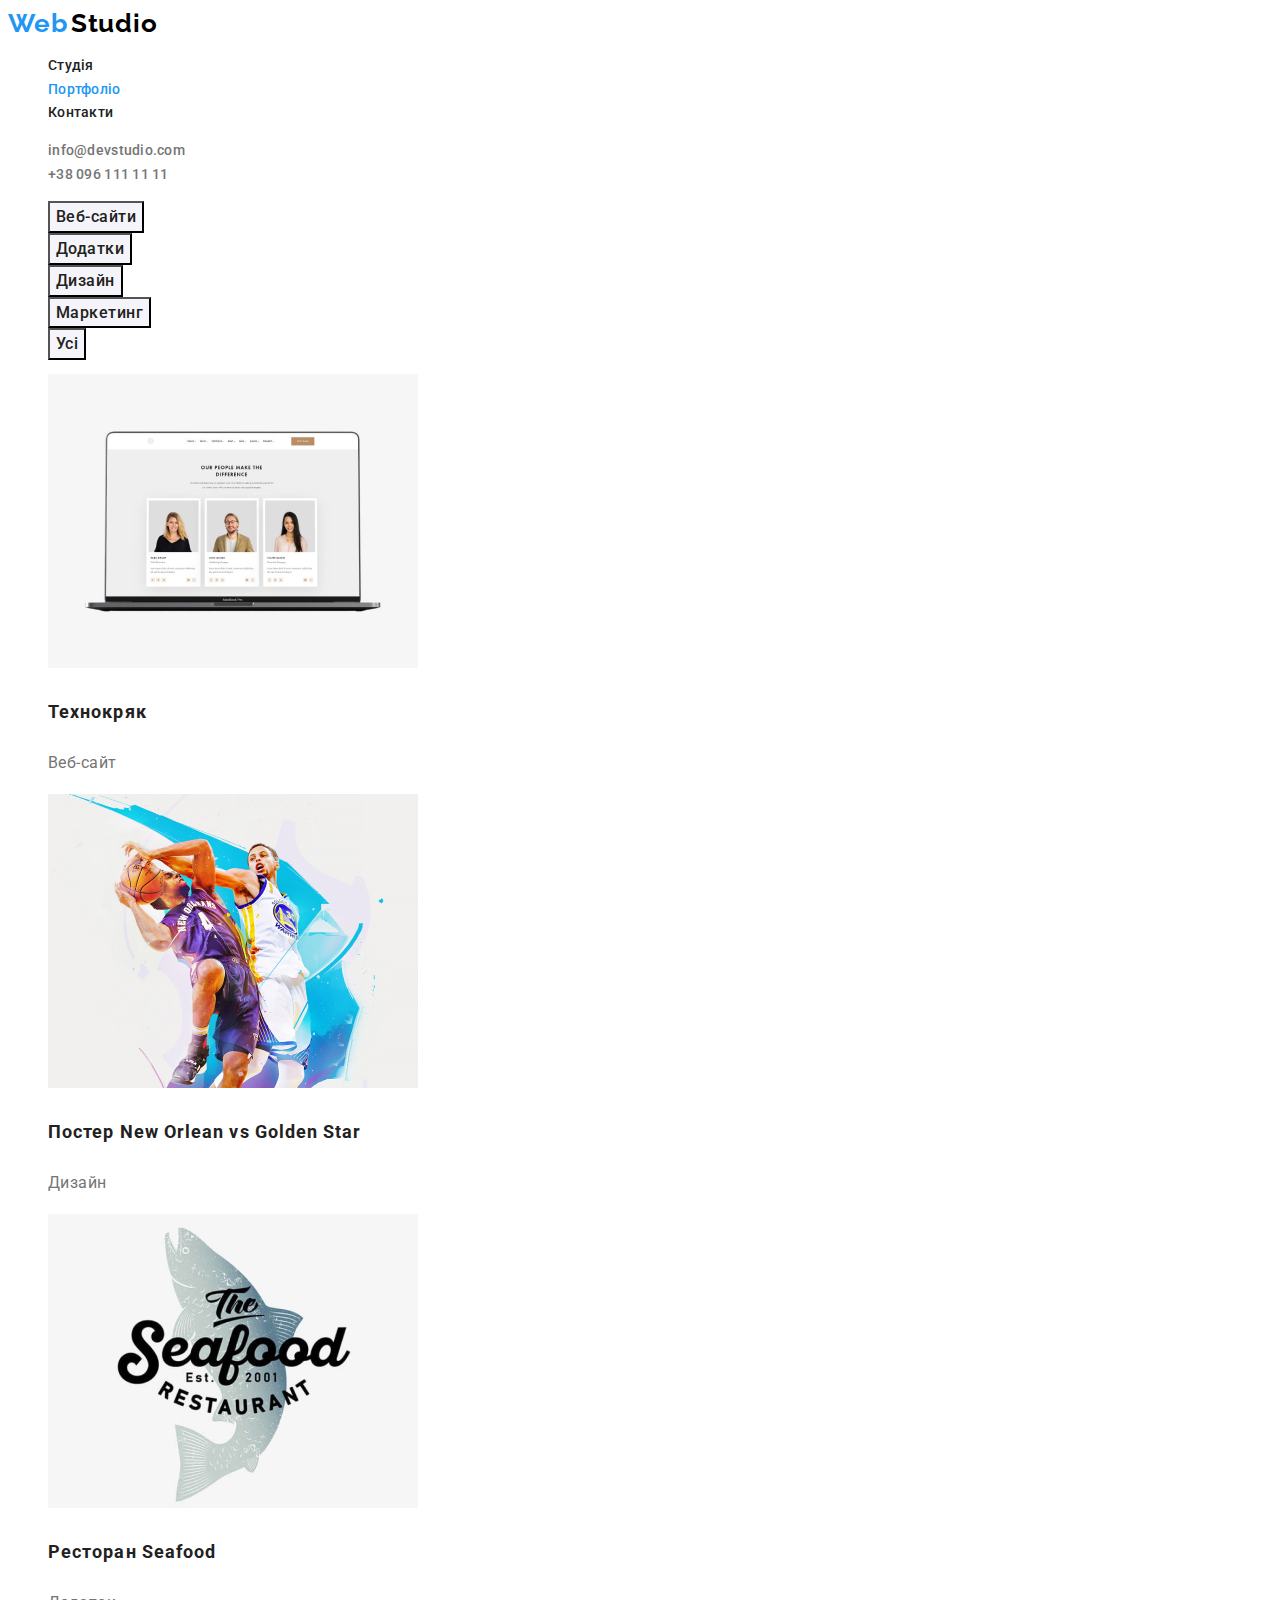
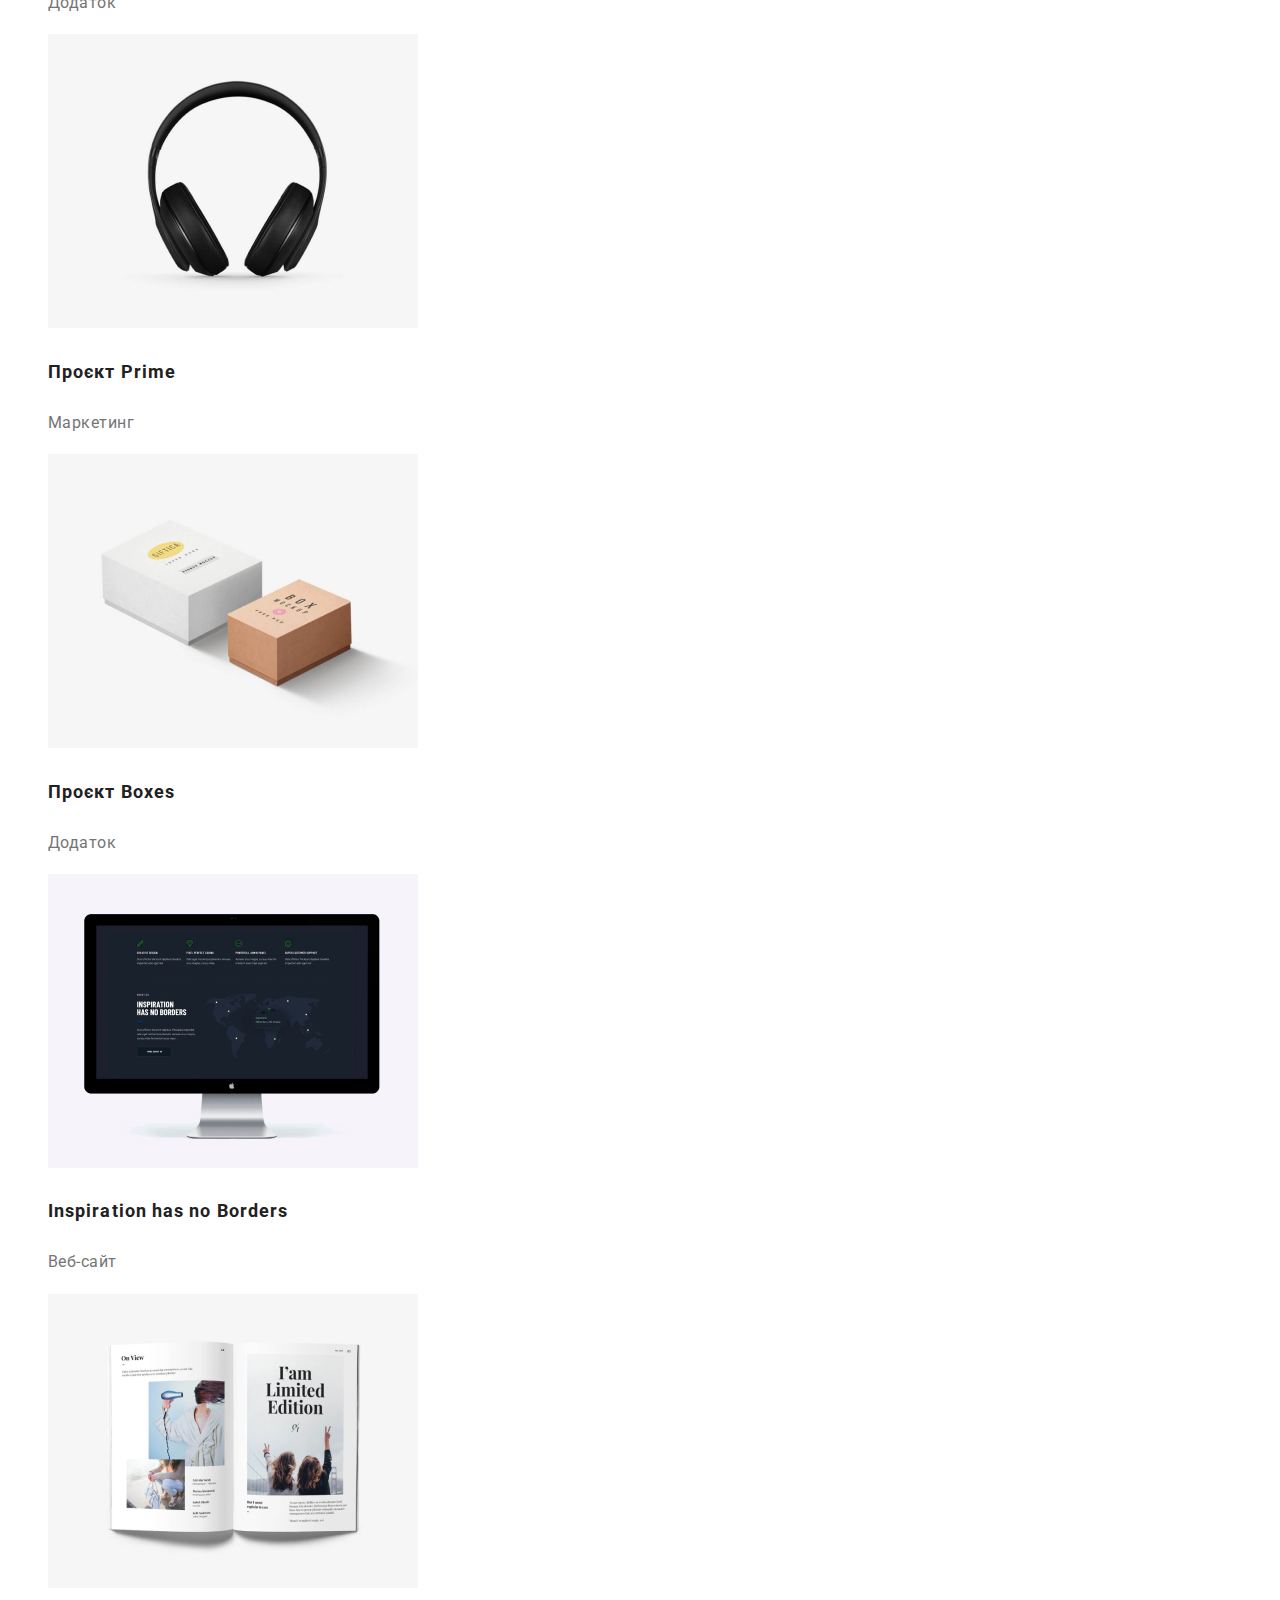
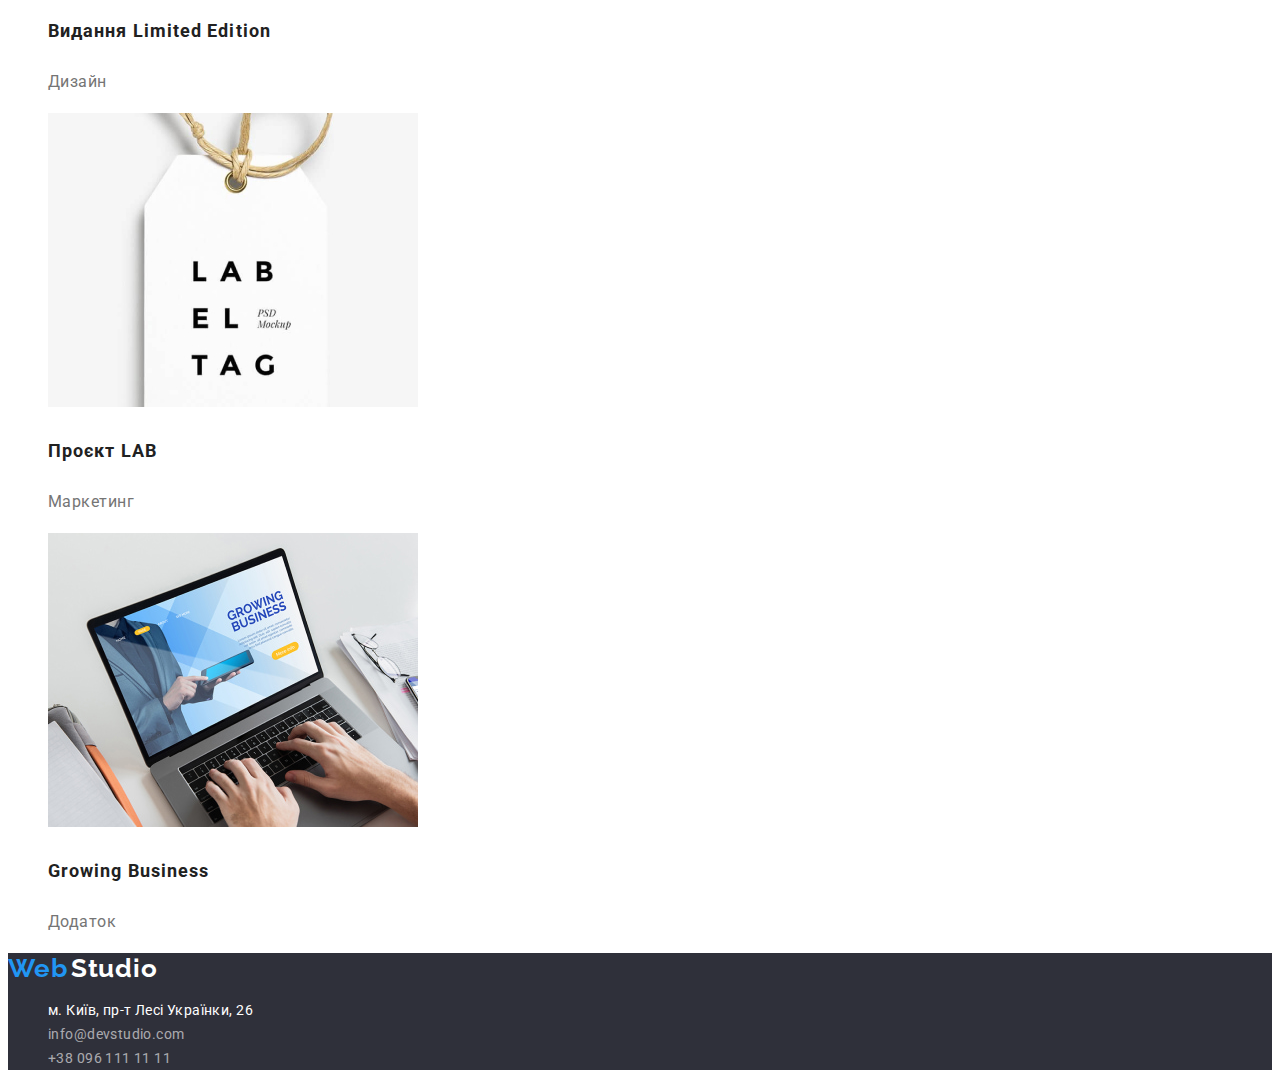
==== portfolio.html @ 6579b72c "create new repo" ====
<!DOCTYPE html>
<html lang="uk">
  <head>
    <meta charset="UTF-8">
    <meta http-equiv="X-UA-Compatible" content="IE=edge">
    <meta name="viewport" content="width=device-width, initial-scale=1.0">
    <title lang="en">Portfolio</title>
    <link rel="preconnect" href="https://fonts.googleapis.com">
    <link rel="preconnect" href="https://fonts.gstatic.com" crossorigin>
    <link href="https://fonts.googleapis.com/css2?family=Raleway:ital,wght@0,700;1,700&family=Roboto:ital,wght@0,400;0,500;0,700;0,900;1,400;1,500;1,700;1,900&display=swap" rel="stylesheet">
    <link rel="stylesheet" href="./css/styles.css"/>
  </head>
  <body>
    <!-- header -->
    <header class="header">
      <a href="./index.html" class="link">
        <span class="logo-web" lang="en">Web</span>
        <span class="logo-studio" lang="en">Studio</span>
      </a>  
        <nav> 
          <ul class="site-nav list">
            <li>
              <a href="./index.html" class="link">Студія</a>
            </li>
            <li>
              <a href="./portfolio.html" class="link current">Портфоліо</a>
            </li>
            <li>
              <a href="#" class="link">Контакти</a>
            </li>
          </ul>
        </nav>
      <ul class="auth-nav list">
        <li><a href="mailto:info@devstudio.com" class="link">info@devstudio.com</a></li>
        <li><a href="tel:+380961111111" class="link">+38 096 111 11 11</a></li>
      </ul>  
    </header>
    <!-- main -->
    <main>
      <section class="portfolio">
        <h1 class="visually-hidden">Наші проєкти</h1>
        <!-- List of filtrs -->
        <ul class="list">
          <li><button type="button" class="button">Веб-сайти</button></li>
          <li><button type="button" class="button">Додатки</button></li>
          <li><button type="button" class="button">Дизайн</button></li>
          <li><button type="button" class="button">Маркетинг</button></li>
          <li><button type="button" class="button">Усі</button></li>
        </ul>
        <!-- List of projects -->
        <ul class="list">
          <li>
            <a href="" class="portfolio-link">
              <img src="./images/img_1.jpg" alt="Стартова сторінка вебсайту"    width="370">
              <h3 class="portfolio-title">Технокряк</h3>
              <p class="portfolio-text">Веб-сайт</p>
            </a>
          </li>
          <li>
            <a href="" class="portfolio-link">
              <img src="./images/img_2.jpg" alt="Постер" width="370">
              <h3 class="portfolio-title">Постер New Orlean vs Golden Star</h3>
              <p class="portfolio-text">Дизайн</p>
            </a>
          </li>
          <li>
            <a href="" class="portfolio-link">
              <img src="./images/img_3.jpg" alt="Логотип ресторану" width="370">
              <h3 class="portfolio-title">Ресторан Seafood</h3>
              <p class="portfolio-text">Додаток</p>
            </a>
          </li>
          <li>
            <a href="" class="portfolio-link">
              <img src="./images/img_4.jpg" alt="Навушники" width="370">
              <h3 class="portfolio-title">Проєкт Prime</h3>
              <p class="portfolio-text">Маркетинг</p>
            </a>
          </li>
          <li>
            <a href="" class="portfolio-link">
              <img src="./images/img_5.jpg" alt="Зображення коробочок " width="370">
              <h3 class="portfolio-title">Проєкт Boxes</h3>
              <p class="portfolio-text">Додаток</p>
            </a>
          </li>
          <li>
            <a href="" class="portfolio-link">
              <img src="./images/img_6.jpg" alt="Стартова сторінка вебсайту" width="370">
              <h3 class="portfolio-title">Inspiration has no Borders</h3>
              <p class="portfolio-text">Веб-сайт</p>
            </a>
          </li>
          <li>
            <a href="" class="portfolio-link">
              <img src="./images/img_7.jpg" alt="Зображення книги" width="370">
              <h3 class="portfolio-title">Видання Limited Edition</h3>
              <p class="portfolio-text">Дизайн</p>
            </a>
          </li>
          <li>
            <a href="" class="portfolio-link">
              <img src="./images/img_8.jpg" alt="Зображення етикетки" width="370">
              <h3 class="portfolio-title">Проєкт LAB</h3>
              <p class="portfolio-text">Маркетинг</p>
            </a>
          </li>
          <li>
            <a href="" class="portfolio-link">
              <img src="./images/img_9.jpg" alt="Зображення ноутбуку" width="370">
              <h3 class="portfolio-title">Growing Business</h3>
              <p class="portfolio-text">Додаток</p>
            </a>
          </li>
        </ul>
      </section>
    </main>
    <!-- footer -->
    <footer class="footer">
      <a href="./index.html" class="link">
        <span class="footer-logo-web" lang="en">Web</span>
        <span class="footer-logo-studio" lang="en">Studio</span>
      </a>
      <address>
        <ul class="list">
          <li>
            <a
              href="https://goo.gl/maps/YVStPBYN47tz3UrX9"
              target="_blank"
              rel="noopener noreferrer nofollow"
              class="link">м. Київ, пр-т Лесі Українки, 26
            </a>
          </li>
          <li><a href="mailto:info@devstudio.com" class="link contacts">info@devstudio.com</a></li>
          <li><a href="tel:+380961111111" class="link contacts">+38 096 111 11 11</a></li>
        </ul>
      </address>
    </footer>  
  </body>
</html>
---- css/styles.css ----
:root {
  --color-text: #757575;
  --second-color-text: #212121;
  --third-color-text: #000000;
  --second-bg-color:  #F5F4FA;
  --third-bg-color:#2f303a;
  --accent-color: #2196f3;
  --primary-white-color: #ffffff;
  --secondary-white-color: rgba(255, 255, 255, 0.6);
}
body {
  background-color: var(--primary-white-color);
  font-family: "Roboto", sans-serif;
  font-style: normal;
  font-size: 14px;
  line-height: 1.7;
  letter-spacing: 0.03em;
  color: var(--color-text);
}
/* header */
.header {
  background-color: var(--primary-white-color);
}
.header .list {
  list-style: none;
}
.header .link {
  text-decoration: none;
}
.header .link:hover,
.header .link:focus {
  color: var(--accent-color);
}
/* header logo */
.logo-web {
  font-family: 'Raleway';
  font-weight: 700;
  font-size: 26px;
  line-height: 1.19;
  letter-spacing: 0.03em;
  color: var(--accent-color);
}
.logo-studio {
  font-family: 'Raleway';
  font-weight: 700;
  font-size: 26px;
  line-height: 1.19;
  letter-spacing: 0.03em;
  color: var(--third-color-text);
}
/* navigation */
.site-nav .link {
  text-decoration: none;
  font-weight: 500;
  font-size: 14px;
  line-height: 1.14;
  letter-spacing: 0.02em;
  color: var(--second-color-text);
}
.site-nav .link:hover,
.site-nav .link:focus {
  color: var(--accent-color);
}
.site-nav .link.current {
  color: var(--accent-color);
}
.auth-nav .link {
  color: var(--color-text);
  text-decoration: none;
  font-weight: 500;
  font-size: 14px;
  line-height: 1.14;
  letter-spacing: 0.02em;
  }
.auth-nav .link:hover,
.auth-nav .link:focus {
color: var(--accent-color);
}
/* hero */
.hero {
  background-color: var(--third-bg-color);
}
.hero-title {
  color: var(--primary-white-color);
  font-weight: 900;
  font-size: 44px;
  line-height: 1.36;
  text-align: center;
  letter-spacing: 0.06em;
  text-transform: uppercase;
}
.hero-button {
  background-color: var(--accent-color);
  font-family: inherit;
  font-weight: 700;
  font-size: 16px;
  line-height: 1.9;
  text-align: center;
  letter-spacing: 0.06em;
  color: var(--primary-white-color);
  cursor: pointer;
}
/* features */
.visually-hidden {
  position: absolute;
  white-space: nowrap;
  width: 1px;
  height: 1px;
  overflow: hidden;
  border: 0;
  padding: 0;
  clip: rect(0 0 0 0);
  clip-path: inset(50%);
  margin: -1px;
}
.section-title {
  font-weight: 700;
  font-size: 36px;
  line-height: 1.6;
  text-align: center;
  letter-spacing: 0.03em;
  color: var(--second-color-text);
}
.features .list {
  list-style: none
}
.features-title {
  font-weight: 700;
  font-size: 14px;
  line-height: 1.4;
  letter-spacing: 0.03em;
  text-transform: uppercase;
  color: var(--second-color-text);
}
/* images of examples */
.examples .list {
  list-style: none;
}
/* our team */
.team {
  background-color: var(--second-bg-color);
}
.team .list {
  list-style: none;
}
.team-title {
  font-weight: 500;
  font-size: 16px;
  line-height: 1.87;
  text-align: center;
  letter-spacing: 0.03em;
  color: var(--second-color-text);
}
.team-text {
  font-size: 16px;
  line-height: 1.87;
  text-align: center;
}
/* footer */
.footer {
  background-color: var(--third-bg-color);
}
/* footer logo */
.footer-logo-web {
  font-family: 'Raleway';
  font-weight: 700;
  font-size: 26px;
  line-height: 1.19;
  letter-spacing: 0.03em;
  color: var(--accent-color);
}
.footer-logo-studio {
  font-family: 'Raleway';
  font-weight: 700;
  font-size: 26px;
  line-height: 1.19;
  letter-spacing: 0.03em;
  color: var(--primary-white-color);
}
/* address */
.footer .list {
  list-style: none;
  font-style: normal;
}
.footer .link {
  color: var(--primary-white-color);
  text-decoration: none;
}
.footer .link:hover,
.footer .link:focus {
  color: var(--accent-color);
}
.footer .contacts {
  color: var(--secondary-white-color);
}
/* portfolio */
.portfolio .list {
  list-style: none;
}
/* button on portfolio */
.button {
  background-color: var(--second-bg-color);
  font-family: inherit;
  font-weight: 500;
  font-size: 16px;
  line-height: 1.62;
  text-align: center;
  letter-spacing: 0.03em;
  color: var(--second-color-text);
  cursor: pointer;
}
.button:hover,
.button:focus {
  background-color: var(--accent-color);
  color: var(--primary-white-color);
}
/* list of projects */
.portfolio-link {
  text-decoration: none;
}
.portfolio-title {
  font-weight: 700;
  font-size: 18px;
  line-height: 2;
  letter-spacing: 0.06em;
  color: var(--second-color-text);
}
.portfolio-text {
  font-size: 16px;
  line-height: 1.88;
  letter-spacing: 0.03em;
  color: var(--color-text);
}
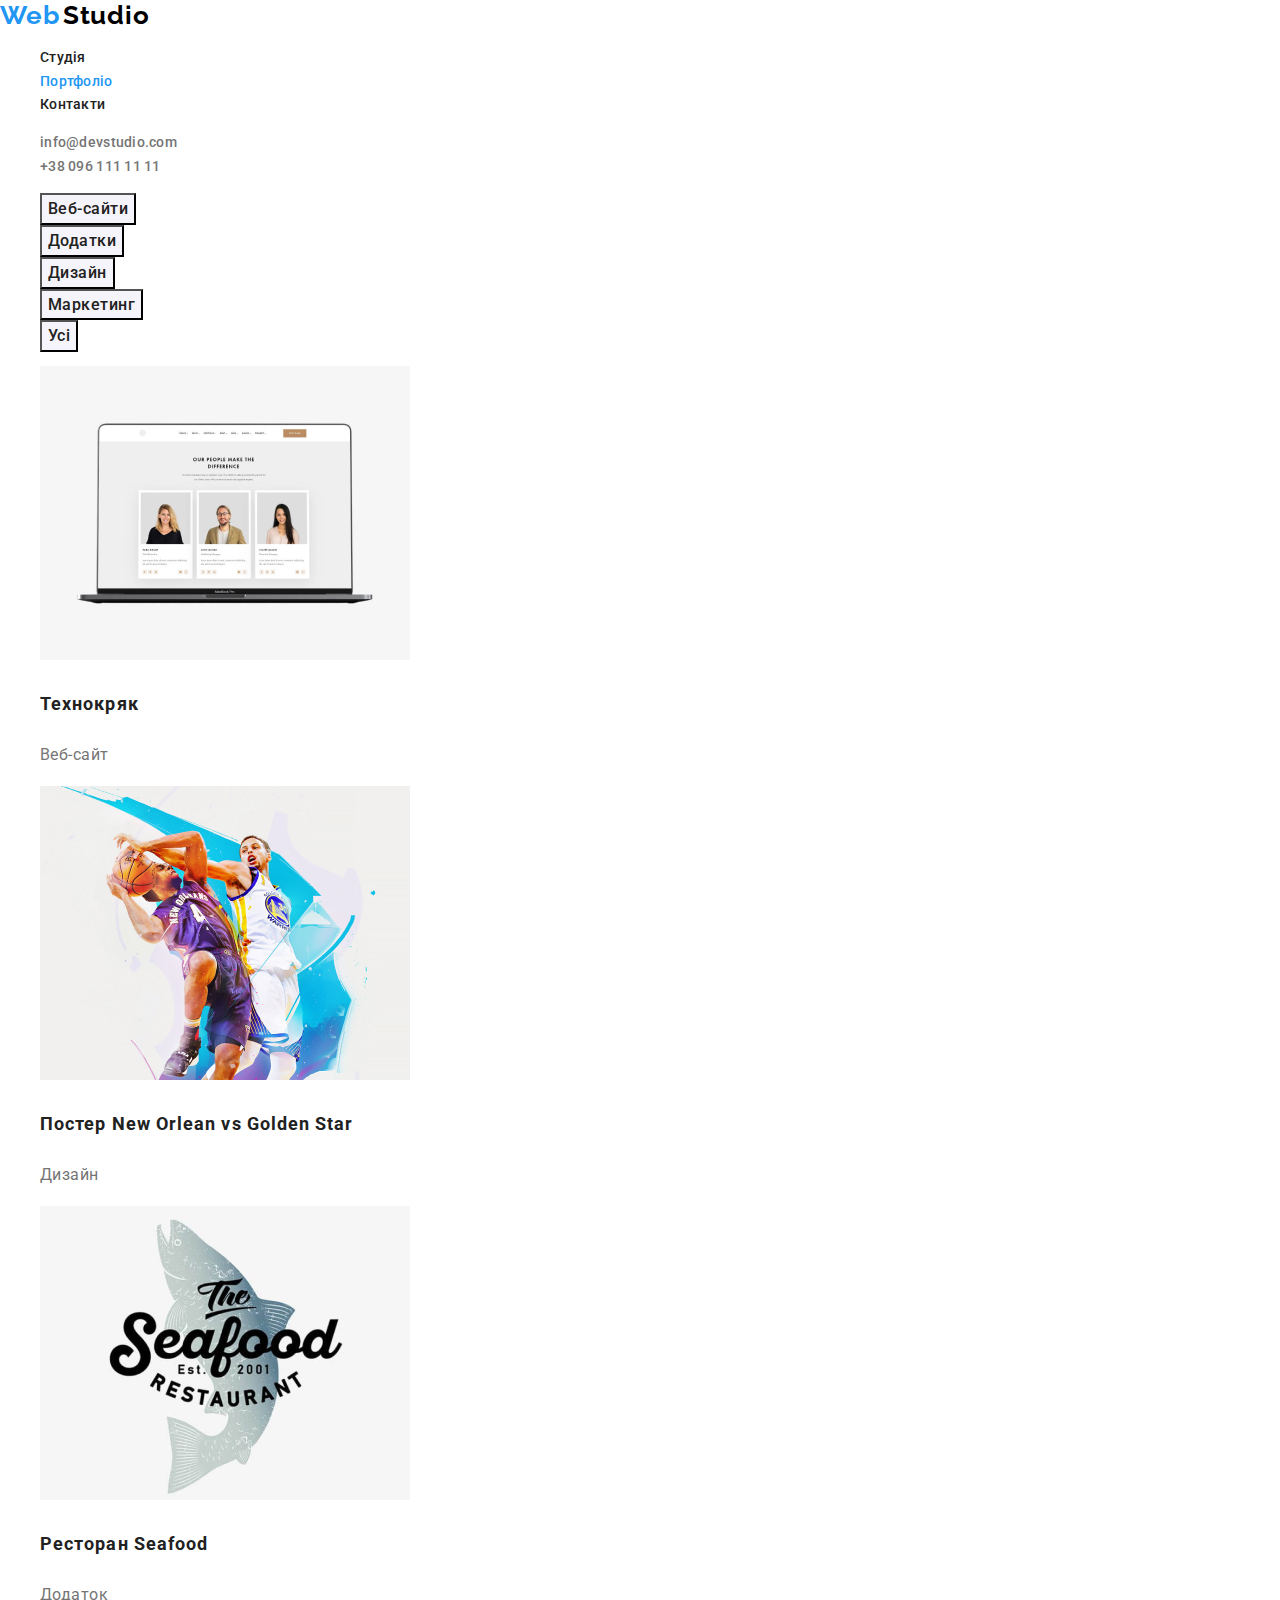
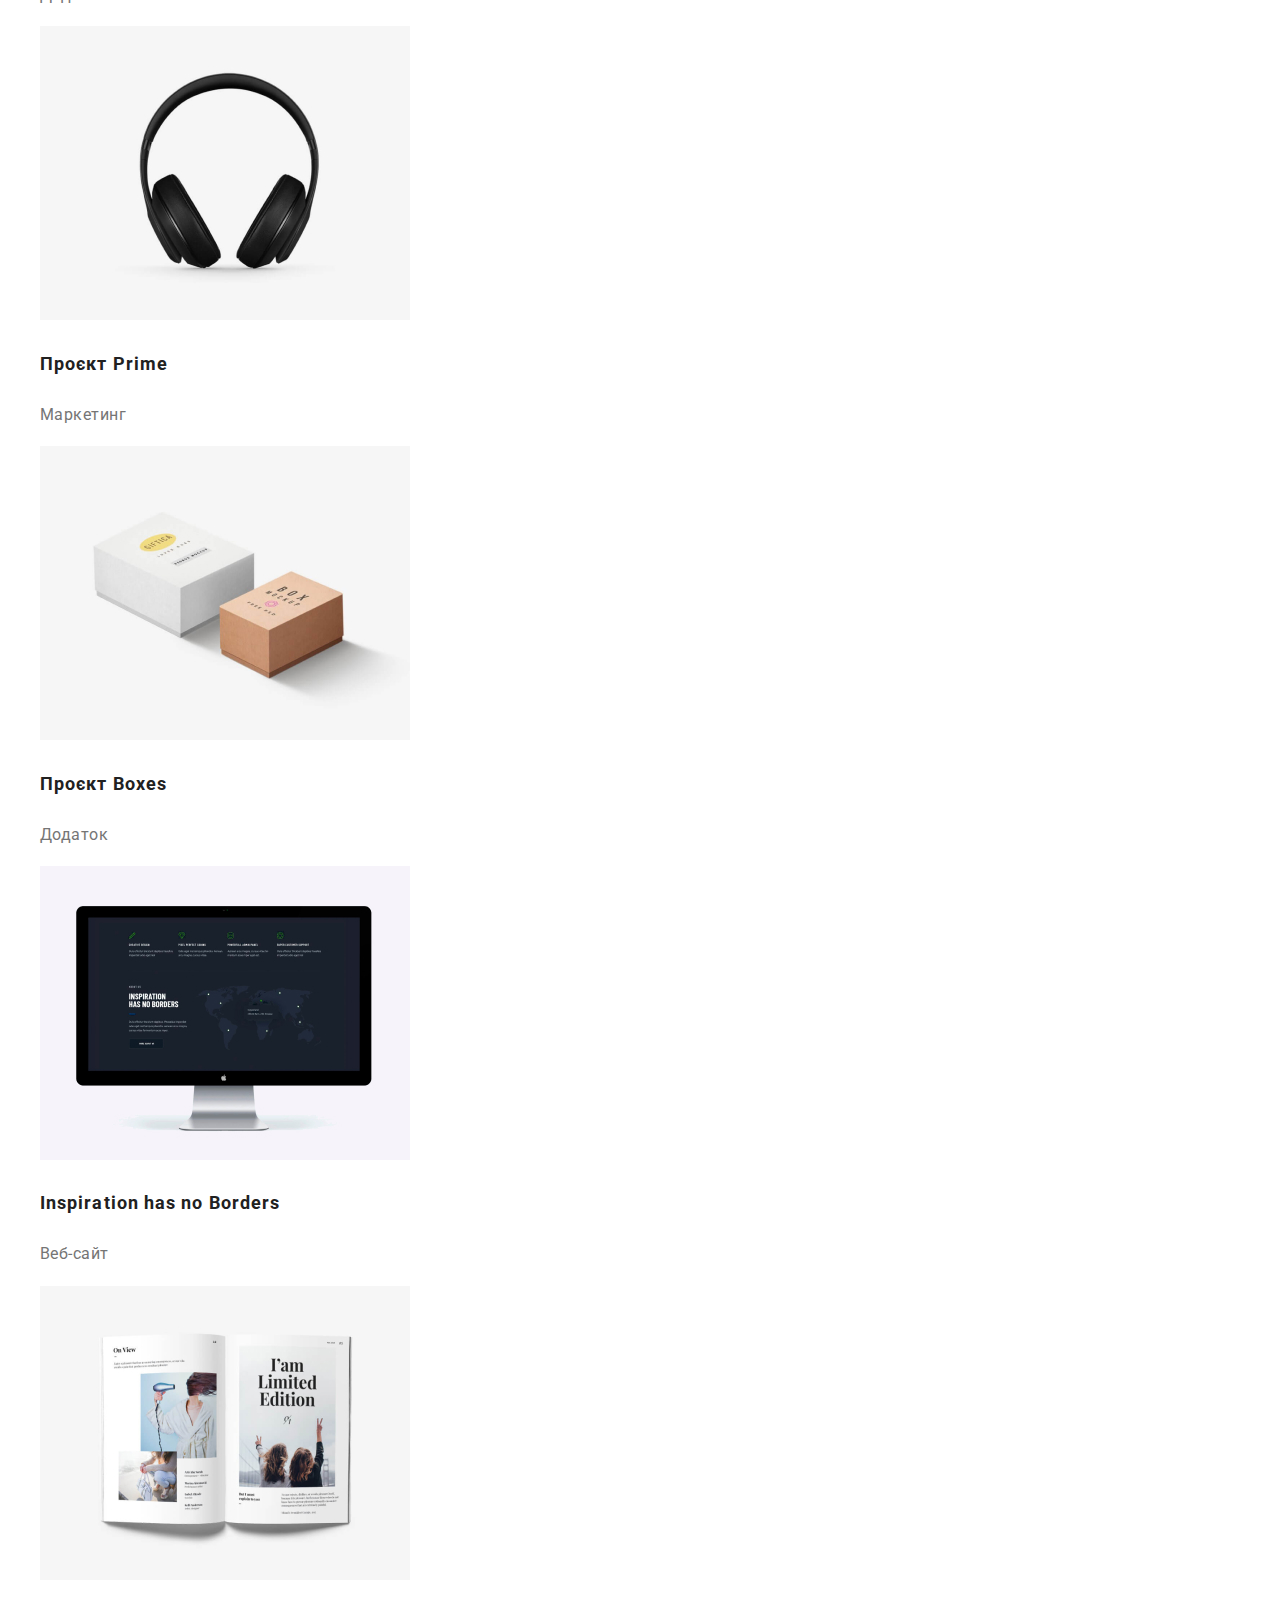
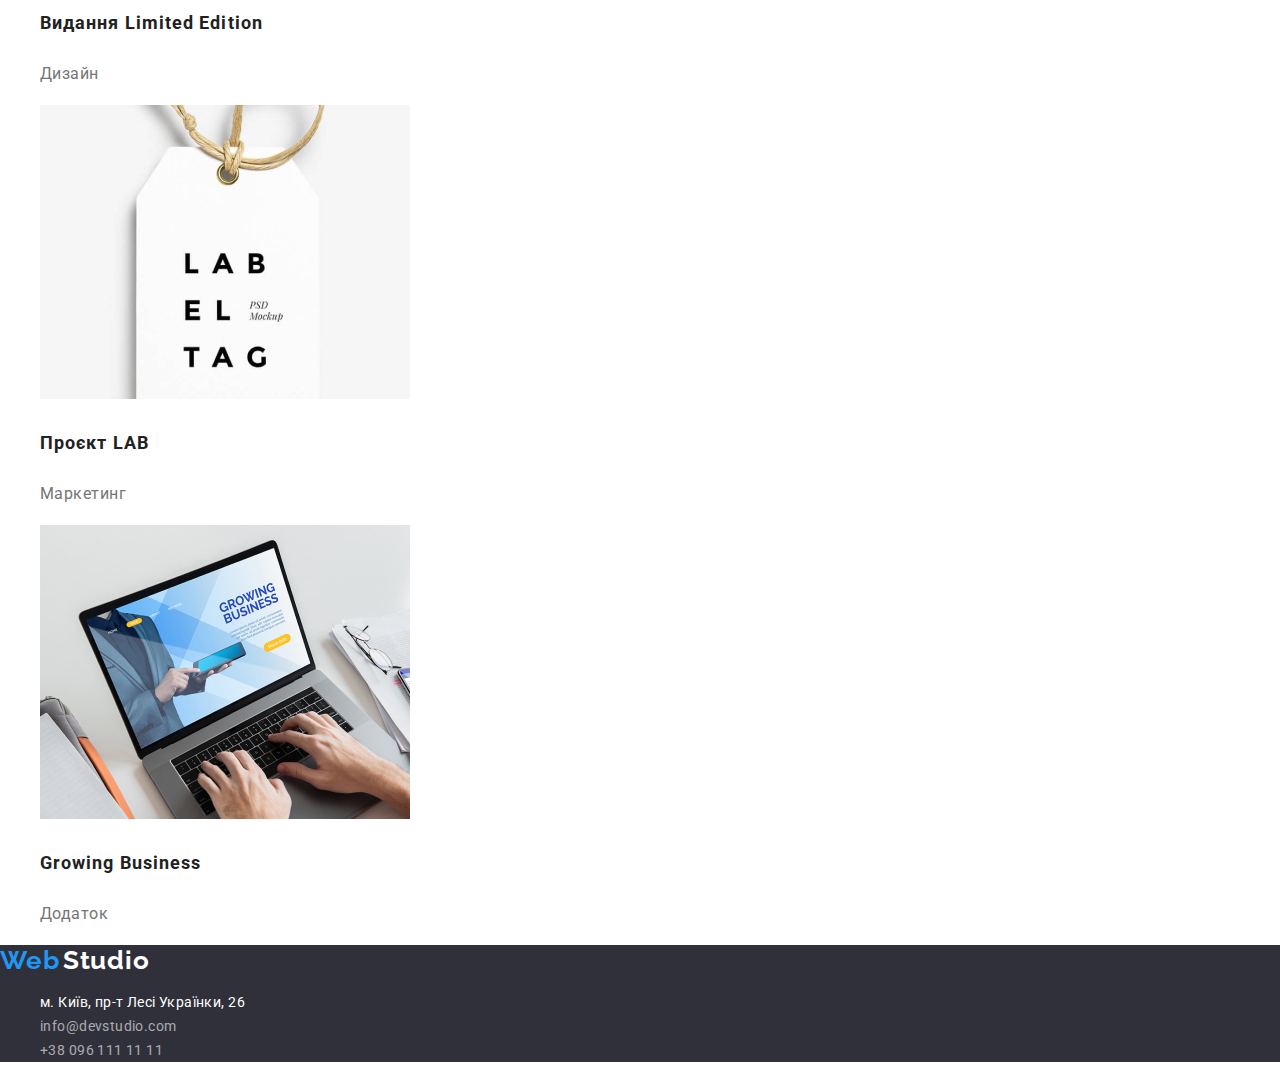
==== commit 3495ab60: "add modern.normilize" ====
--- a/portfolio.html
+++ b/portfolio.html
@@ -8,6 +8,7 @@
     <link rel="preconnect" href="https://fonts.googleapis.com">
     <link rel="preconnect" href="https://fonts.gstatic.com" crossorigin>
     <link href="https://fonts.googleapis.com/css2?family=Raleway:ital,wght@0,700;1,700&family=Roboto:ital,wght@0,400;0,500;0,700;0,900;1,400;1,500;1,700;1,900&display=swap" rel="stylesheet">
+    <link rel="stylesheet" href="https://cdnjs.cloudflare.com/ajax/libs/modern-normalize/1.1.0/modern-normalize.css">
     <link rel="stylesheet" href="./css/styles.css"/>
   </head>
   <body>
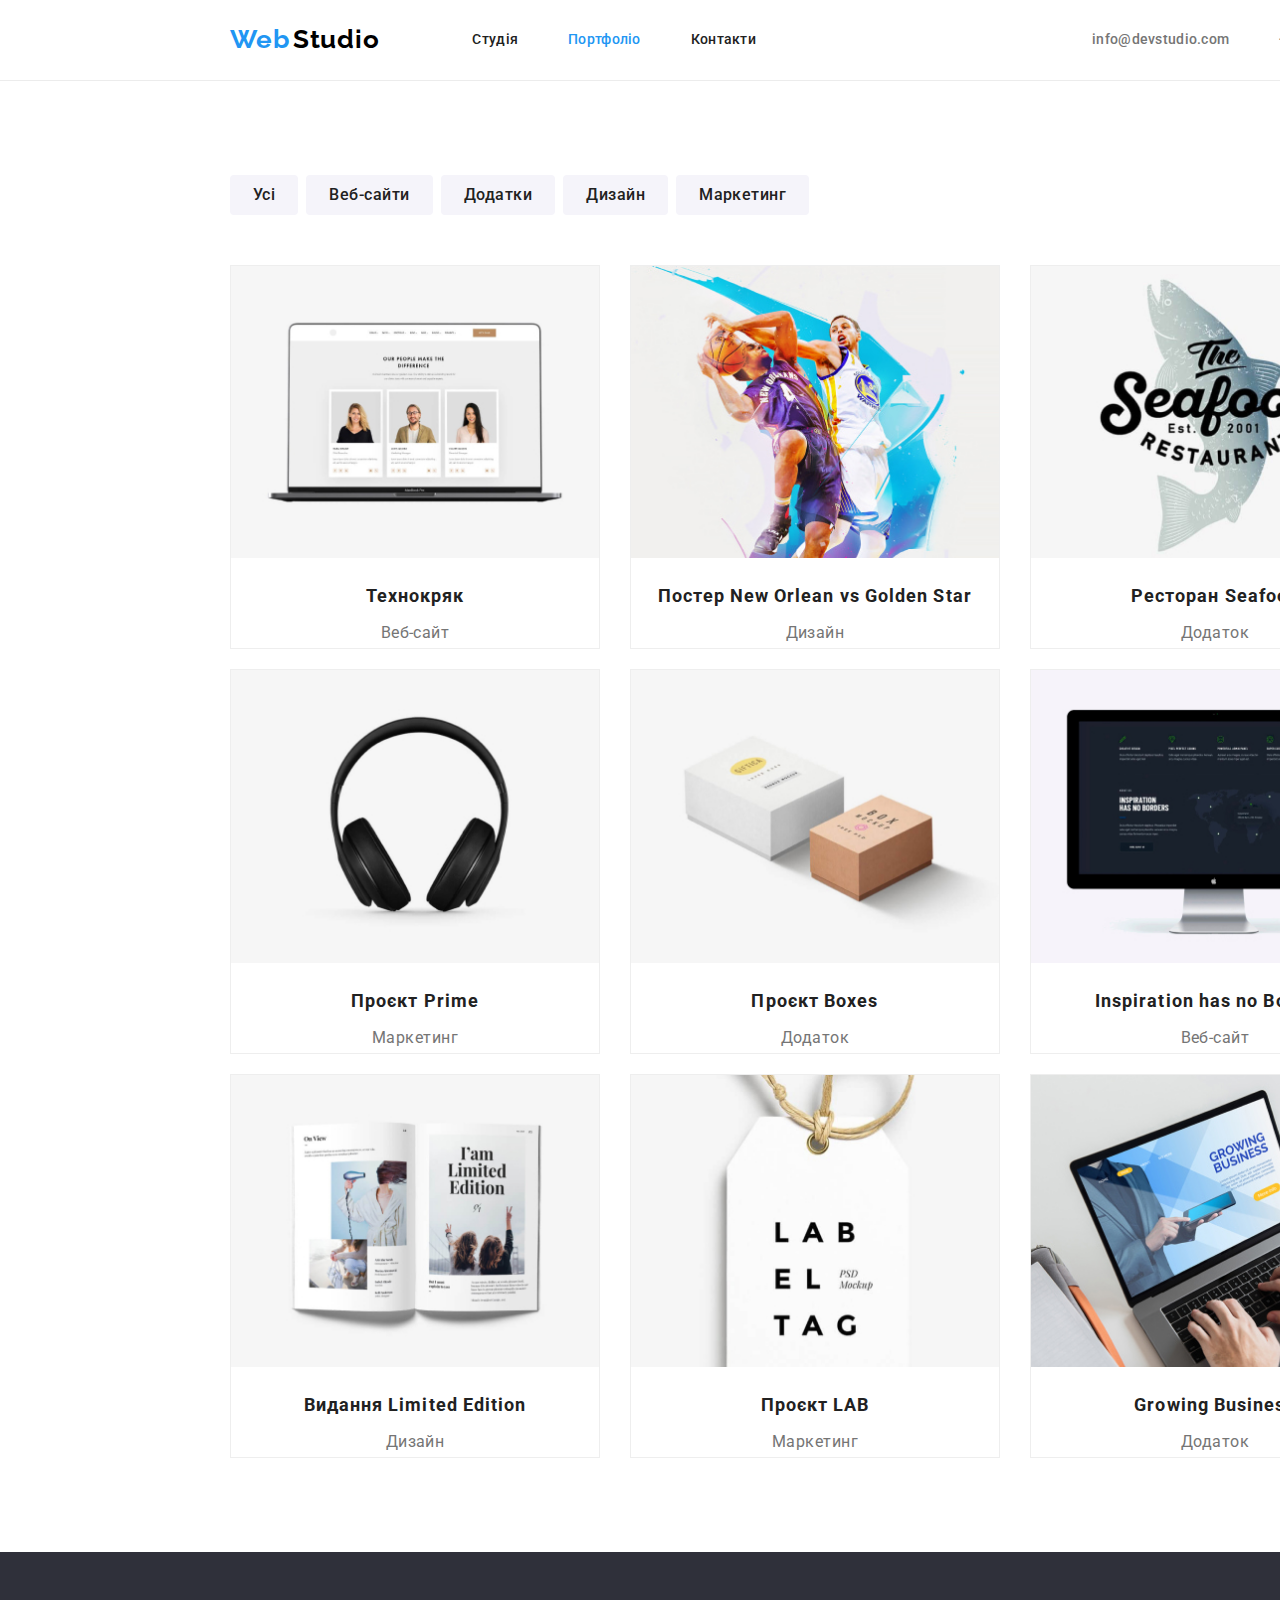
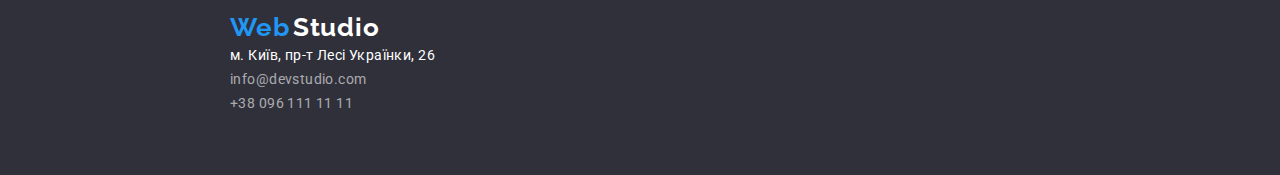
==== commit 1f4adaf1: "add flex" ====
--- a/portfolio.html
+++ b/portfolio.html
@@ -1,141 +1,166 @@
 <!DOCTYPE html>
 <html lang="uk">
   <head>
-    <meta charset="UTF-8">
-    <meta http-equiv="X-UA-Compatible" content="IE=edge">
-    <meta name="viewport" content="width=device-width, initial-scale=1.0">
+    <meta charset="UTF-8" />
+    <meta http-equiv="X-UA-Compatible" content="IE=edge" />
+    <meta name="viewport" content="width=device-width, initial-scale=1.0" />
     <title lang="en">Portfolio</title>
-    <link rel="preconnect" href="https://fonts.googleapis.com">
-    <link rel="preconnect" href="https://fonts.gstatic.com" crossorigin>
-    <link href="https://fonts.googleapis.com/css2?family=Raleway:ital,wght@0,700;1,700&family=Roboto:ital,wght@0,400;0,500;0,700;0,900;1,400;1,500;1,700;1,900&display=swap" rel="stylesheet">
-    <link rel="stylesheet" href="https://cdnjs.cloudflare.com/ajax/libs/modern-normalize/1.1.0/modern-normalize.css">
-    <link rel="stylesheet" href="./css/styles.css"/>
+    <link rel="preconnect" href="https://fonts.googleapis.com" />
+    <link rel="preconnect" href="https://fonts.gstatic.com" crossorigin />
+    <link
+      href="https://fonts.googleapis.com/css2?family=Raleway:ital,wght@0,700;1,700&family=Roboto:ital,wght@0,400;0,500;0,700;0,900;1,400;1,500;1,700;1,900&display=swap"
+      rel="stylesheet"
+    />
+    <link
+      rel="stylesheet"
+      href="https://cdnjs.cloudflare.com/ajax/libs/modern-normalize/1.1.0/modern-normalize.css"
+    />
+    <link rel="stylesheet" href="./css/styles.css" />
   </head>
   <body>
     <!-- header -->
     <header class="header">
-      <a href="./index.html" class="link">
-        <span class="logo-web" lang="en">Web</span>
-        <span class="logo-studio" lang="en">Studio</span>
-      </a>  
-        <nav> 
+      <div class="main-nav container">
+        <a href="./index.html" class="link">
+          <span class="logo-web" lang="en">Web</span>
+          <span class="logo-studio" lang="en">Studio</span>
+        </a>
+        <nav>
           <ul class="site-nav list">
-            <li>
-              <a href="./index.html" class="link">Студія</a>
+            <li class="header-item">
+              <a href="./index.html" class="link ">Студія</a>
             </li>
-            <li>
+            <li class="header-item">
               <a href="./portfolio.html" class="link current">Портфоліо</a>
             </li>
-            <li>
+            <li class="header-item">
               <a href="#" class="link">Контакти</a>
             </li>
           </ul>
         </nav>
-      <ul class="auth-nav list">
-        <li><a href="mailto:info@devstudio.com" class="link">info@devstudio.com</a></li>
-        <li><a href="tel:+380961111111" class="link">+38 096 111 11 11</a></li>
-      </ul>  
+        <ul class="auth-nav list">
+          <li class="auth-nav-item">
+            <a href="mailto:info@devstudio.com" class="link contacts">info@devstudio.com</a>
+          </li>
+          <li class="auth-nav-item">
+            <a href="tel:+380961111111" class="link contacts">+38 096 111 11 11</a>
+          </li>
+        </ul>
+      </div>
     </header>
     <!-- main -->
     <main>
       <section class="portfolio">
-        <h1 class="visually-hidden">Наші проєкти</h1>
-        <!-- List of filtrs -->
-        <ul class="list">
-          <li><button type="button" class="button">Веб-сайти</button></li>
-          <li><button type="button" class="button">Додатки</button></li>
-          <li><button type="button" class="button">Дизайн</button></li>
-          <li><button type="button" class="button">Маркетинг</button></li>
-          <li><button type="button" class="button">Усі</button></li>
-        </ul>
-        <!-- List of projects -->
-        <ul class="list">
-          <li>
-            <a href="" class="portfolio-link">
-              <img src="./images/img_1.jpg" alt="Стартова сторінка вебсайту"    width="370">
-              <h3 class="portfolio-title">Технокряк</h3>
-              <p class="portfolio-text">Веб-сайт</p>
-            </a>
-          </li>
-          <li>
-            <a href="" class="portfolio-link">
-              <img src="./images/img_2.jpg" alt="Постер" width="370">
-              <h3 class="portfolio-title">Постер New Orlean vs Golden Star</h3>
-              <p class="portfolio-text">Дизайн</p>
-            </a>
-          </li>
-          <li>
-            <a href="" class="portfolio-link">
-              <img src="./images/img_3.jpg" alt="Логотип ресторану" width="370">
-              <h3 class="portfolio-title">Ресторан Seafood</h3>
-              <p class="portfolio-text">Додаток</p>
-            </a>
-          </li>
-          <li>
-            <a href="" class="portfolio-link">
-              <img src="./images/img_4.jpg" alt="Навушники" width="370">
-              <h3 class="portfolio-title">Проєкт Prime</h3>
-              <p class="portfolio-text">Маркетинг</p>
-            </a>
-          </li>
-          <li>
-            <a href="" class="portfolio-link">
-              <img src="./images/img_5.jpg" alt="Зображення коробочок " width="370">
-              <h3 class="portfolio-title">Проєкт Boxes</h3>
-              <p class="portfolio-text">Додаток</p>
-            </a>
-          </li>
-          <li>
-            <a href="" class="portfolio-link">
-              <img src="./images/img_6.jpg" alt="Стартова сторінка вебсайту" width="370">
-              <h3 class="portfolio-title">Inspiration has no Borders</h3>
-              <p class="portfolio-text">Веб-сайт</p>
-            </a>
-          </li>
-          <li>
-            <a href="" class="portfolio-link">
-              <img src="./images/img_7.jpg" alt="Зображення книги" width="370">
-              <h3 class="portfolio-title">Видання Limited Edition</h3>
-              <p class="portfolio-text">Дизайн</p>
-            </a>
-          </li>
-          <li>
-            <a href="" class="portfolio-link">
-              <img src="./images/img_8.jpg" alt="Зображення етикетки" width="370">
-              <h3 class="portfolio-title">Проєкт LAB</h3>
-              <p class="portfolio-text">Маркетинг</p>
-            </a>
-          </li>
-          <li>
-            <a href="" class="portfolio-link">
-              <img src="./images/img_9.jpg" alt="Зображення ноутбуку" width="370">
-              <h3 class="portfolio-title">Growing Business</h3>
-              <p class="portfolio-text">Додаток</p>
-            </a>
-          </li>
-        </ul>
+        <div class="container">
+          <h1 class="visually-hidden">Наші проєкти</h1>
+          <!-- List of filtrs -->
+          <ul class="portfolio-btn-list list">
+            <li class="portfolio-btn-item"><button type="button" class="button">Усі</button></li>
+            <li class="portfolio-btn-item">
+              <button type="button" class="button">Веб-сайти</button>
+            </li>
+            <li class="portfolio-btn-item">
+              <button type="button" class="button">Додатки</button>
+            </li>
+            <li class="portfolio-btn-item"><button type="button" class="button">Дизайн</button></li>
+            <li class="portfolio-btn-item">
+              <button type="button" class="button">Маркетинг</button>
+            </li>
+            </ul>
+          <!-- List of projects -->
+          <ul class="portfolio-list list">
+            <li class="portfolio-item">
+              <a href="" class="portfolio-link">
+                <img src="./images/img_1.jpg" alt="Стартова сторінка вебсайту" width="370" />
+                <h3 class="portfolio-title">Технокряк</h3>
+                <p class="portfolio-text">Веб-сайт</p>
+              </a>
+            </li>
+            <li class="portfolio-item">
+              <a href="" class="portfolio-link">
+                <img src="./images/img_2.jpg" alt="Постер" width="370" />
+                <h3 class="portfolio-title">Постер New Orlean vs Golden Star</h3>
+                <p class="portfolio-text">Дизайн</p>
+              </a>
+            </li>
+            <li class="portfolio-item">
+              <a href="" class="portfolio-link">
+                <img src="./images/img_3.jpg" alt="Логотип ресторану" width="370" />
+                <h3 class="portfolio-title">Ресторан Seafood</h3>
+                <p class="portfolio-text">Додаток</p>
+              </a>
+            </li>
+            <li class="portfolio-item">
+              <a href="" class="portfolio-link">
+                <img src="./images/img_4.jpg" alt="Навушники" width="370" />
+                <h3 class="portfolio-title">Проєкт Prime</h3>
+                <p class="portfolio-text">Маркетинг</p>
+              </a>
+            </li>
+            <li class="portfolio-item">
+              <a href="" class="portfolio-link">
+                <img src="./images/img_5.jpg" alt="Зображення коробочок " width="370" />
+                <h3 class="portfolio-title">Проєкт Boxes</h3>
+                <p class="portfolio-text">Додаток</p>
+              </a>
+            </li>
+            <li class="portfolio-item">
+              <a href="" class="portfolio-link">
+                <img src="./images/img_6.jpg" alt="Стартова сторінка вебсайту" width="370" />
+                <h3 class="portfolio-title">Inspiration has no Borders</h3>
+                <p class="portfolio-text">Веб-сайт</p>
+              </a>
+            </li>
+            <li class="portfolio-item">
+              <a href="" class="portfolio-link">
+                <img src="./images/img_7.jpg" alt="Зображення книги" width="370" />
+                <h3 class="portfolio-title">Видання Limited Edition</h3>
+                <p class="portfolio-text">Дизайн</p>
+              </a>
+            </li>
+            <li class="portfolio-item">
+              <a href="" class="portfolio-link">
+                <img src="./images/img_8.jpg" alt="Зображення етикетки" width="370" />
+                <h3 class="portfolio-title">Проєкт LAB</h3>
+                <p class="portfolio-text">Маркетинг</p>
+              </a>
+            </li>
+            <li class="portfolio-item">
+              <a href="" class="portfolio-link">
+                <img src="./images/img_9.jpg" alt="Зображення ноутбуку" width="370" />
+                <h3 class="portfolio-title">Growing Business</h3>
+                <p class="portfolio-text">Додаток</p>
+              </a>
+            </li>
+          </ul>
+        </div>
       </section>
     </main>
     <!-- footer -->
     <footer class="footer">
-      <a href="./index.html" class="link">
-        <span class="footer-logo-web" lang="en">Web</span>
-        <span class="footer-logo-studio" lang="en">Studio</span>
-      </a>
-      <address>
-        <ul class="list">
-          <li>
-            <a
-              href="https://goo.gl/maps/YVStPBYN47tz3UrX9"
-              target="_blank"
-              rel="noopener noreferrer nofollow"
-              class="link">м. Київ, пр-т Лесі Українки, 26
-            </a>
-          </li>
-          <li><a href="mailto:info@devstudio.com" class="link contacts">info@devstudio.com</a></li>
-          <li><a href="tel:+380961111111" class="link contacts">+38 096 111 11 11</a></li>
-        </ul>
-      </address>
-    </footer>  
+      <div class="container">
+        <a href="./index.html" class="link">
+          <span class="footer-logo-web" lang="en">Web</span>
+          <span class="footer-logo-studio" lang="en">Studio</span>
+        </a>
+        <address>
+          <ul class="list">
+            <li>
+              <a
+                href="https://goo.gl/maps/YVStPBYN47tz3UrX9"
+                target="_blank"
+                rel="noopener noreferrer nofollow"
+                class="link"
+                >м. Київ, пр-т Лесі Українки, 26
+              </a>
+            </li>
+            <li>
+              <a href="mailto:info@devstudio.com" class="link contacts">info@devstudio.com</a>
+            </li>
+            <li><a href="tel:+380961111111" class="link contacts">+38 096 111 11 11</a></li>
+          </ul>
+        </address>
+      </div>
+    </footer>
   </body>
-</html>+</html>
--- a/css/styles.css
+++ b/css/styles.css
@@ -2,24 +2,63 @@
   --color-text: #757575;
   --second-color-text: #212121;
   --third-color-text: #000000;
-  --second-bg-color:  #F5F4FA;
-  --third-bg-color:#2f303a;
+  --second-bg-color: #f5f4fa;
+  --third-bg-color: #2f303a;
   --accent-color: #2196f3;
+  --border-color: #ececec;
   --primary-white-color: #ffffff;
   --secondary-white-color: rgba(255, 255, 255, 0.6);
 }
+html {
+  box-sizing: border-box;
+}
+*,
+*::before,
+*::after {
+  box-sizing: inherit;
+}
+h1,
+h2,
+h3,
+p,
+ul {
+  margin: 0;
+  padding: 0;
+}
 body {
   background-color: var(--primary-white-color);
-  font-family: "Roboto", sans-serif;
+  font-family: 'Roboto', sans-serif;
   font-style: normal;
   font-size: 14px;
   line-height: 1.7;
   letter-spacing: 0.03em;
   color: var(--color-text);
 }
+.container {
+  width: 1200px;
+  margin: 0 auto;
+  padding-left: 15px;
+  padding-right: 15px;
+  /* outline: 2px solid tomato; */
+}
+.section {
+  padding-top: 94px;
+  padding-bottom: 94px;
+}
+img {
+  display: block;
+  width: 100%;
+  height: auto;
+}
 /* header */
 .header {
   background-color: var(--primary-white-color);
+  border-bottom: 1px solid var(--border-color);
+  padding-left: 215px;
+}
+.main-nav {
+  display: flex;
+  align-items: center;
 }
 .header .list {
   list-style: none;
@@ -33,6 +72,8 @@
 }
 /* header logo */
 .logo-web {
+  margin-top: 24px;
+  margin-bottom: 25px;
   font-family: 'Raleway';
   font-weight: 700;
   font-size: 26px;
@@ -41,6 +82,9 @@
   color: var(--accent-color);
 }
 .logo-studio {
+  margin-top: 24px;
+  margin-bottom: 25px;
+  margin-right: 93px;
   font-family: 'Raleway';
   font-weight: 700;
   font-size: 26px;
@@ -49,7 +93,16 @@
   color: var(--third-color-text);
 }
 /* navigation */
+.site-nav {
+  display: flex;
+}
+.header-item:not(:last-child) {
+  margin-right: 50px;
+}
 .site-nav .link {
+  display: block;
+  padding-top: 32px;
+  padding-bottom: 32px;
   text-decoration: none;
   font-weight: 500;
   font-size: 14px;
@@ -64,23 +117,38 @@
 .site-nav .link.current {
   color: var(--accent-color);
 }
+.auth-nav {
+  display: flex;
+  margin-left: auto;
+}
+.auth-nav-item:not(:last-child) {
+  margin-right: 50px;
+}
 .auth-nav .link {
+  display: block;
+  padding-top: 32px;
+  padding-bottom: 32px;
   color: var(--color-text);
   text-decoration: none;
   font-weight: 500;
   font-size: 14px;
   line-height: 1.14;
   letter-spacing: 0.02em;
-  }
+}
 .auth-nav .link:hover,
 .auth-nav .link:focus {
-color: var(--accent-color);
+  color: var(--accent-color);
 }
 /* hero */
 .hero {
   background-color: var(--third-bg-color);
+  padding-top: 200px;
+  padding-bottom: 200px;
+  text-align: center;
 }
 .hero-title {
+  margin: 0 auto;
+  max-width: 696px;
   color: var(--primary-white-color);
   font-weight: 900;
   font-size: 44px;
@@ -90,6 +158,12 @@
   text-transform: uppercase;
 }
 .hero-button {
+  display: inline-block;
+  border: 1px solid transparent;
+  padding: 10px 32px;
+  border-radius: 4px;
+  margin-top: 30px;
+  min-width: 216px;
   background-color: var(--accent-color);
   font-family: inherit;
   font-weight: 700;
@@ -116,15 +190,27 @@
 .section-title {
   font-weight: 700;
   font-size: 36px;
-  line-height: 1.6;
+  line-height: 1.17;
   text-align: center;
   letter-spacing: 0.03em;
   color: var(--second-color-text);
 }
 .features .list {
-  list-style: none
+  padding: 0;
+  margin: 0;
+  list-style: none;
+  display: flex;
+  flex-wrap: wrap;
+}
+.features-item {
+  width: calc((100% - 90px) / 4);
+}
+.features-item:not(:last-child) {
+  margin-right: 30px;
 }
 .features-title {
+  margin-top: 0;
+  margin-bottom: 10px;
   font-weight: 700;
   font-size: 14px;
   line-height: 1.4;
@@ -133,35 +219,70 @@
   color: var(--second-color-text);
 }
 /* images of examples */
+.examples .section-title {
+  margin-top: 0;
+  margin-bottom: 50px;
+}
 .examples .list {
-  list-style: none;
+  padding: 0;
+  margin: 0;
+  display: flex;
+  flex-wrap: wrap;
+  list-style: none;
+}
+.examples-item {
+  width: calc((100% - 60px) / 3);
+}
+
+.examples-item:not(:last-child) {
+  margin-right: 30px;
 }
 /* our team */
 .team {
   background-color: var(--second-bg-color);
+  text-align: center;
+}
+.team .section-title {
+  margin-bottom: 50px;
 }
 .team .list {
   list-style: none;
+  display: flex;
+  flex-wrap: wrap;
+}
+.team-item {
+  width: calc((100% - 90px) / 4);
+}
+.team-item:not(:last-child) {
+  margin-right: 30px;
 }
 .team-title {
+  margin-top: 30px;
+  margin-bottom: 10px;
   font-weight: 500;
   font-size: 16px;
-  line-height: 1.87;
+  line-height: 1.19;
   text-align: center;
   letter-spacing: 0.03em;
   color: var(--second-color-text);
 }
 .team-text {
-  font-size: 16px;
-  line-height: 1.87;
+  margin-top: 0;
+  margin-bottom: 30px;
+  font-size: 16px;
+  line-height: 1.19;
   text-align: center;
 }
 /* footer */
 .footer {
+  padding-top: 60px;
+  padding-bottom: 60px;
+  padding-left: 215px;
   background-color: var(--third-bg-color);
 }
 /* footer logo */
 .footer-logo-web {
+  margin-bottom: 20px;
   font-family: 'Raleway';
   font-weight: 700;
   font-size: 26px;
@@ -170,6 +291,7 @@
   color: var(--accent-color);
 }
 .footer-logo-studio {
+  margin-bottom: 20px;
   font-family: 'Raleway';
   font-weight: 700;
   font-size: 26px;
@@ -191,14 +313,29 @@
   color: var(--accent-color);
 }
 .footer .contacts {
+  margin-top: 9px;
   color: var(--secondary-white-color);
 }
 /* portfolio */
+.portfolio {
+  padding: 94px 215px;
+  text-align: center;
+}
 .portfolio .list {
   list-style: none;
+}
+.portfolio-btn-list {
+  display: flex;
+  margin-left: auto;
+  margin-right: auto;
 }
 /* button on portfolio */
 .button {
+  margin-bottom: 50px;
+  padding: 6px 22px;
+  display: inline-block;
+  border: 1px solid transparent;
+  border-radius: 4px;
   background-color: var(--second-bg-color);
   font-family: inherit;
   font-weight: 500;
@@ -209,6 +346,9 @@
   color: var(--second-color-text);
   cursor: pointer;
 }
+.portfolio-btn-item:not(:last-child) {
+  margin-right: 8px;
+}
 .button:hover,
 .button:focus {
   background-color: var(--accent-color);
@@ -219,13 +359,32 @@
   text-decoration: none;
 }
 .portfolio-title {
+  margin-top: 20px;
   font-weight: 700;
   font-size: 18px;
   line-height: 2;
   letter-spacing: 0.06em;
   color: var(--second-color-text);
 }
+.portfolio-list {
+  display: flex;
+  flex-wrap: wrap;
+}
+.portfolio-item {
+  width: calc((100% - 60px) / 3);
+  border: 1px solid #eeeeee;
+}
+.portfolio-item:not(:last-child) {
+  margin-right: 30px;
+}
+.portfolio-item:nth-child(3n + 3) {
+  margin-right: 0;
+}
+.portfolio-item:nth-child(n + 4) {
+  margin-top: 20px;
+}
 .portfolio-text {
+  margin-top: 4px;
   font-size: 16px;
   line-height: 1.88;
   letter-spacing: 0.03em;
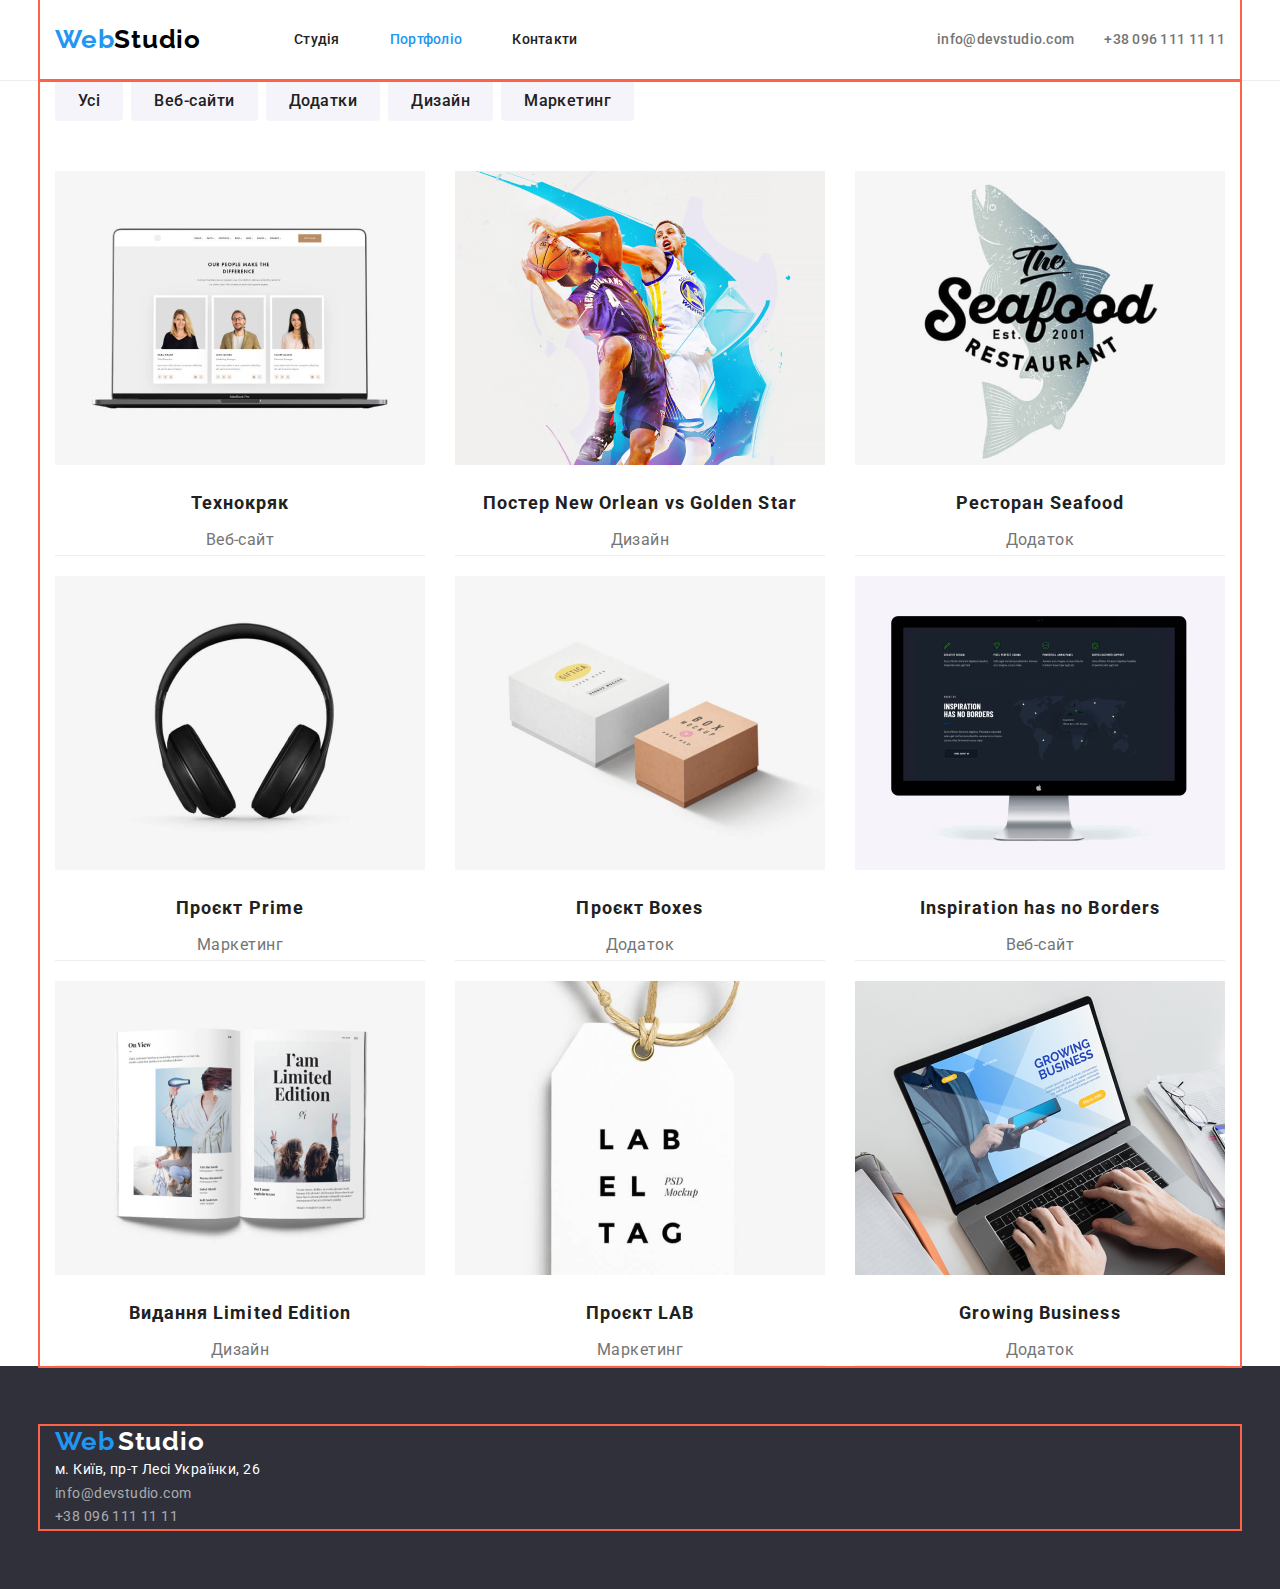
==== commit 2f0719ef: "update portfolio" ====
--- a/portfolio.html
+++ b/portfolio.html
@@ -22,8 +22,7 @@
     <header class="header">
       <div class="main-nav container">
         <a href="./index.html" class="link">
-          <span class="logo-web" lang="en">Web</span>
-          <span class="logo-studio" lang="en">Studio</span>
+          <span class="logo-web" lang="en">Web</span><span class="logo-studio" lang="en">Studio</span>
         </a>
         <nav>
           <ul class="site-nav list">
--- a/css/styles.css
+++ b/css/styles.css
@@ -39,7 +39,7 @@
   margin: 0 auto;
   padding-left: 15px;
   padding-right: 15px;
-  /* outline: 2px solid tomato; */
+  outline: 2px solid tomato;
 }
 .section {
   padding-top: 94px;
@@ -54,7 +54,6 @@
 .header {
   background-color: var(--primary-white-color);
   border-bottom: 1px solid var(--border-color);
-  padding-left: 215px;
 }
 .main-nav {
   display: flex;
@@ -122,7 +121,7 @@
   margin-left: auto;
 }
 .auth-nav-item:not(:last-child) {
-  margin-right: 50px;
+  margin-right: 30px;
 }
 .auth-nav .link {
   display: block;
@@ -277,7 +276,6 @@
 .footer {
   padding-top: 60px;
   padding-bottom: 60px;
-  padding-left: 215px;
   background-color: var(--third-bg-color);
 }
 /* footer logo */
@@ -318,7 +316,7 @@
 }
 /* portfolio */
 .portfolio {
-  padding: 94px 215px;
+  padding: 94px o;
   text-align: center;
 }
 .portfolio .list {
@@ -372,7 +370,7 @@
 }
 .portfolio-item {
   width: calc((100% - 60px) / 3);
-  border: 1px solid #eeeeee;
+  border-bottom: 1px solid #eeeeee;
 }
 .portfolio-item:not(:last-child) {
   margin-right: 30px;
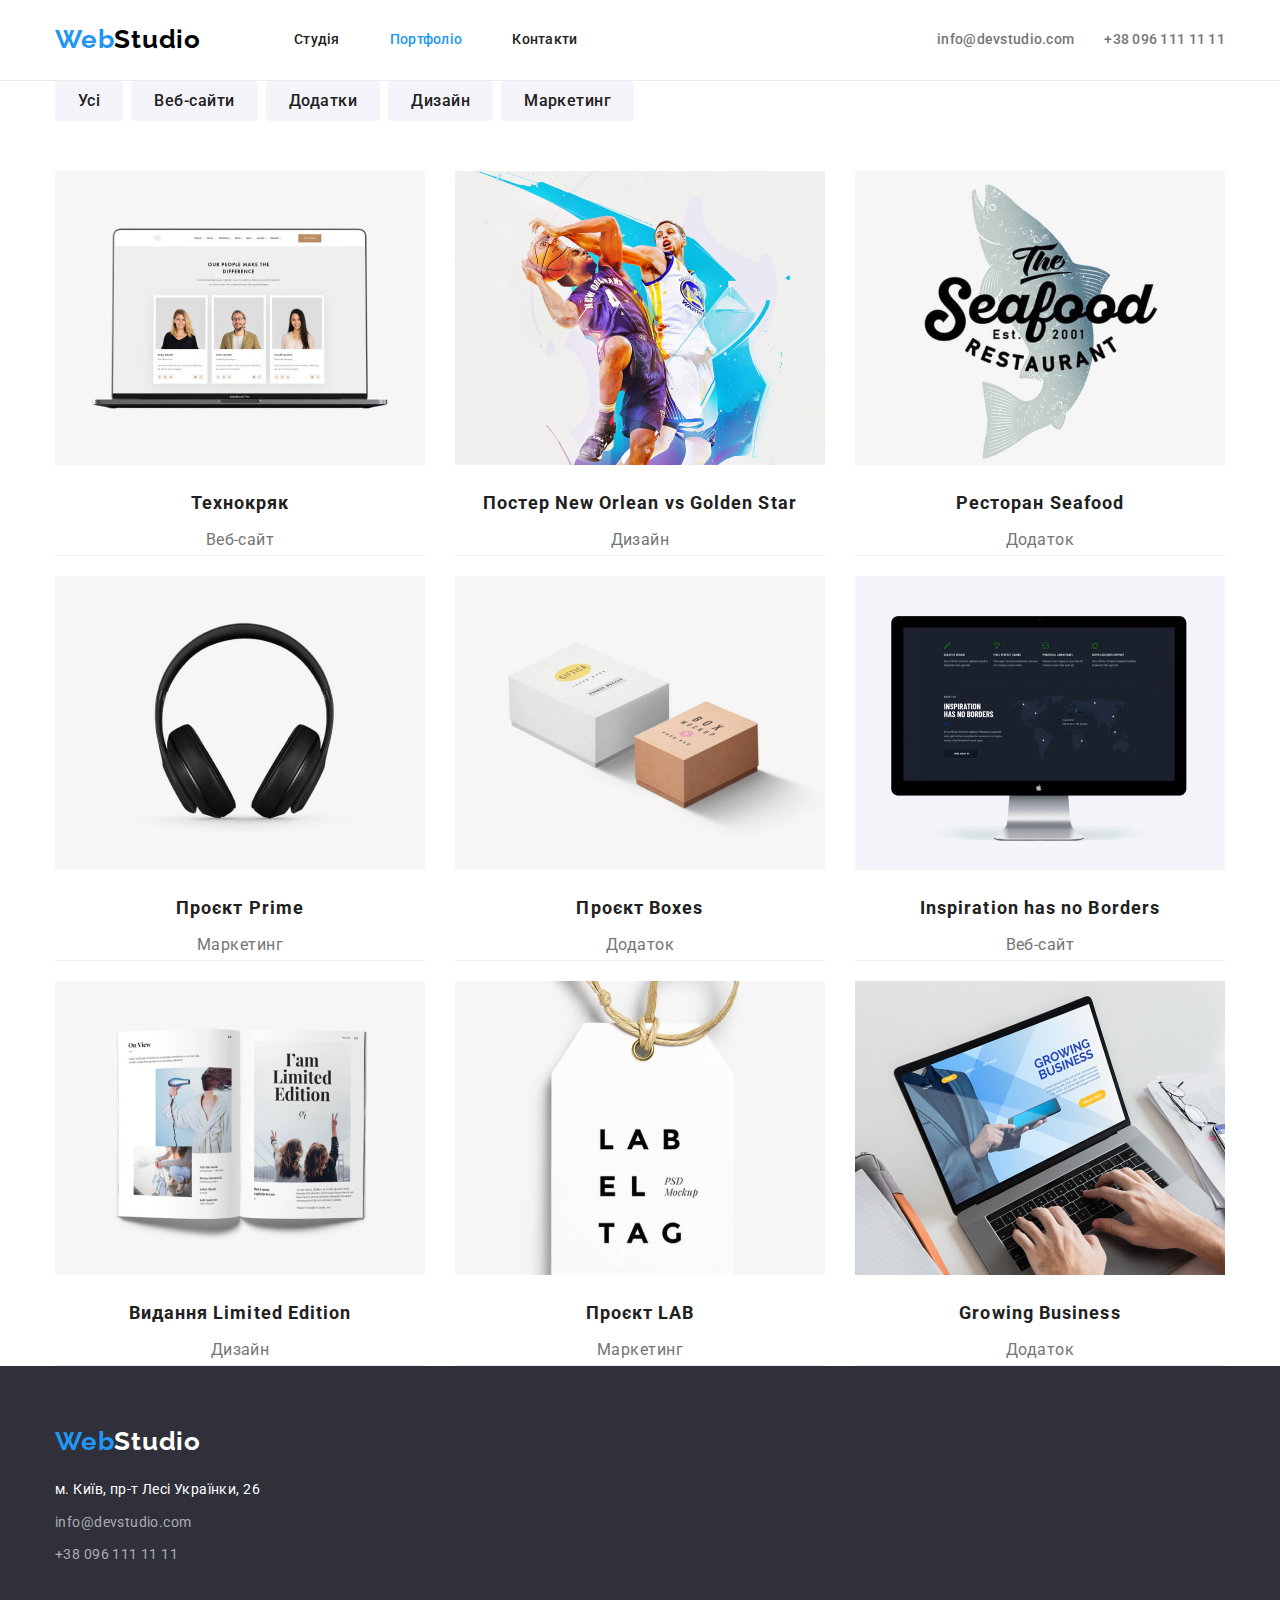
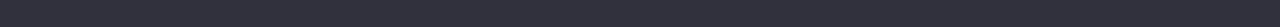
==== commit 4a2516dc: "update footer" ====
--- a/portfolio.html
+++ b/portfolio.html
@@ -138,13 +138,12 @@
     <!-- footer -->
     <footer class="footer">
       <div class="container">
-        <a href="./index.html" class="link">
-          <span class="footer-logo-web" lang="en">Web</span>
-          <span class="footer-logo-studio" lang="en">Studio</span>
+        <a href="./index.html" class="link footer-logo">
+          <span class="footer-logo-web" lang="en">Web</span><span class="footer-logo-studio" lang="en">Studio</span>
         </a>
         <address>
           <ul class="list">
-            <li>
+            <li class="footer-item">
               <a
                 href="https://goo.gl/maps/YVStPBYN47tz3UrX9"
                 target="_blank"
@@ -153,10 +152,10 @@
                 >м. Київ, пр-т Лесі Українки, 26
               </a>
             </li>
-            <li>
+            <li class="footer-item">
               <a href="mailto:info@devstudio.com" class="link contacts">info@devstudio.com</a>
             </li>
-            <li><a href="tel:+380961111111" class="link contacts">+38 096 111 11 11</a></li>
+            <li class="footer-item"><a href="tel:+380961111111" class="link contacts">+38 096 111 11 11</a></li>
           </ul>
         </address>
       </div>
--- a/css/styles.css
+++ b/css/styles.css
@@ -39,11 +39,12 @@
   margin: 0 auto;
   padding-left: 15px;
   padding-right: 15px;
-  outline: 2px solid tomato;
+  /* outline: 2px solid tomato; */
 }
 .section {
-  padding-top: 94px;
-  padding-bottom: 94px;
+  /* padding-top: 94px; */
+  /* padding-bottom: 94px; */
+  outline:2px solid blue;
 }
 img {
   display: block;
@@ -174,6 +175,10 @@
   cursor: pointer;
 }
 /* features */
+.features {
+  padding-top: 94px;
+  padding-bottom: 94px;
+}
 .visually-hidden {
   position: absolute;
   white-space: nowrap;
@@ -218,6 +223,9 @@
   color: var(--second-color-text);
 }
 /* images of examples */
+.examples {
+  padding-bottom: 94px;
+}
 .examples .section-title {
   margin-top: 0;
   margin-bottom: 50px;
@@ -238,6 +246,8 @@
 }
 /* our team */
 .team {
+  padding-top: 94px;
+  padding-bottom: 94px;
   background-color: var(--second-bg-color);
   text-align: center;
 }
@@ -251,6 +261,9 @@
 }
 .team-item {
   width: calc((100% - 90px) / 4);
+  background-color: var(--primary-white-color);
+  box-shadow: 0px 1px 3px rgba(0, 0, 0, 0.12), 0px 1px 1px rgba(0, 0, 0, 0.14), 0px 2px 1px rgba(0, 0, 0, 0.2);
+  border-radius: 0px 0px 4px 4px;
 }
 .team-item:not(:last-child) {
   margin-right: 30px;
@@ -267,7 +280,7 @@
 }
 .team-text {
   margin-top: 0;
-  margin-bottom: 30px;
+  margin-bottom: 90px;
   font-size: 16px;
   line-height: 1.19;
   text-align: center;
@@ -279,8 +292,11 @@
   background-color: var(--third-bg-color);
 }
 /* footer logo */
+.footer-logo {
+  display: inline-block;
+  margin-bottom: 20px;
+  }
 .footer-logo-web {
-  margin-bottom: 20px;
   font-family: 'Raleway';
   font-weight: 700;
   font-size: 26px;
@@ -289,7 +305,6 @@
   color: var(--accent-color);
 }
 .footer-logo-studio {
-  margin-bottom: 20px;
   font-family: 'Raleway';
   font-weight: 700;
   font-size: 26px;
@@ -310,8 +325,10 @@
 .footer .link:focus {
   color: var(--accent-color);
 }
+.footer-item:not(:first-child) {
+  margin-top: 9px;
+}
 .footer .contacts {
-  margin-top: 9px;
   color: var(--secondary-white-color);
 }
 /* portfolio */
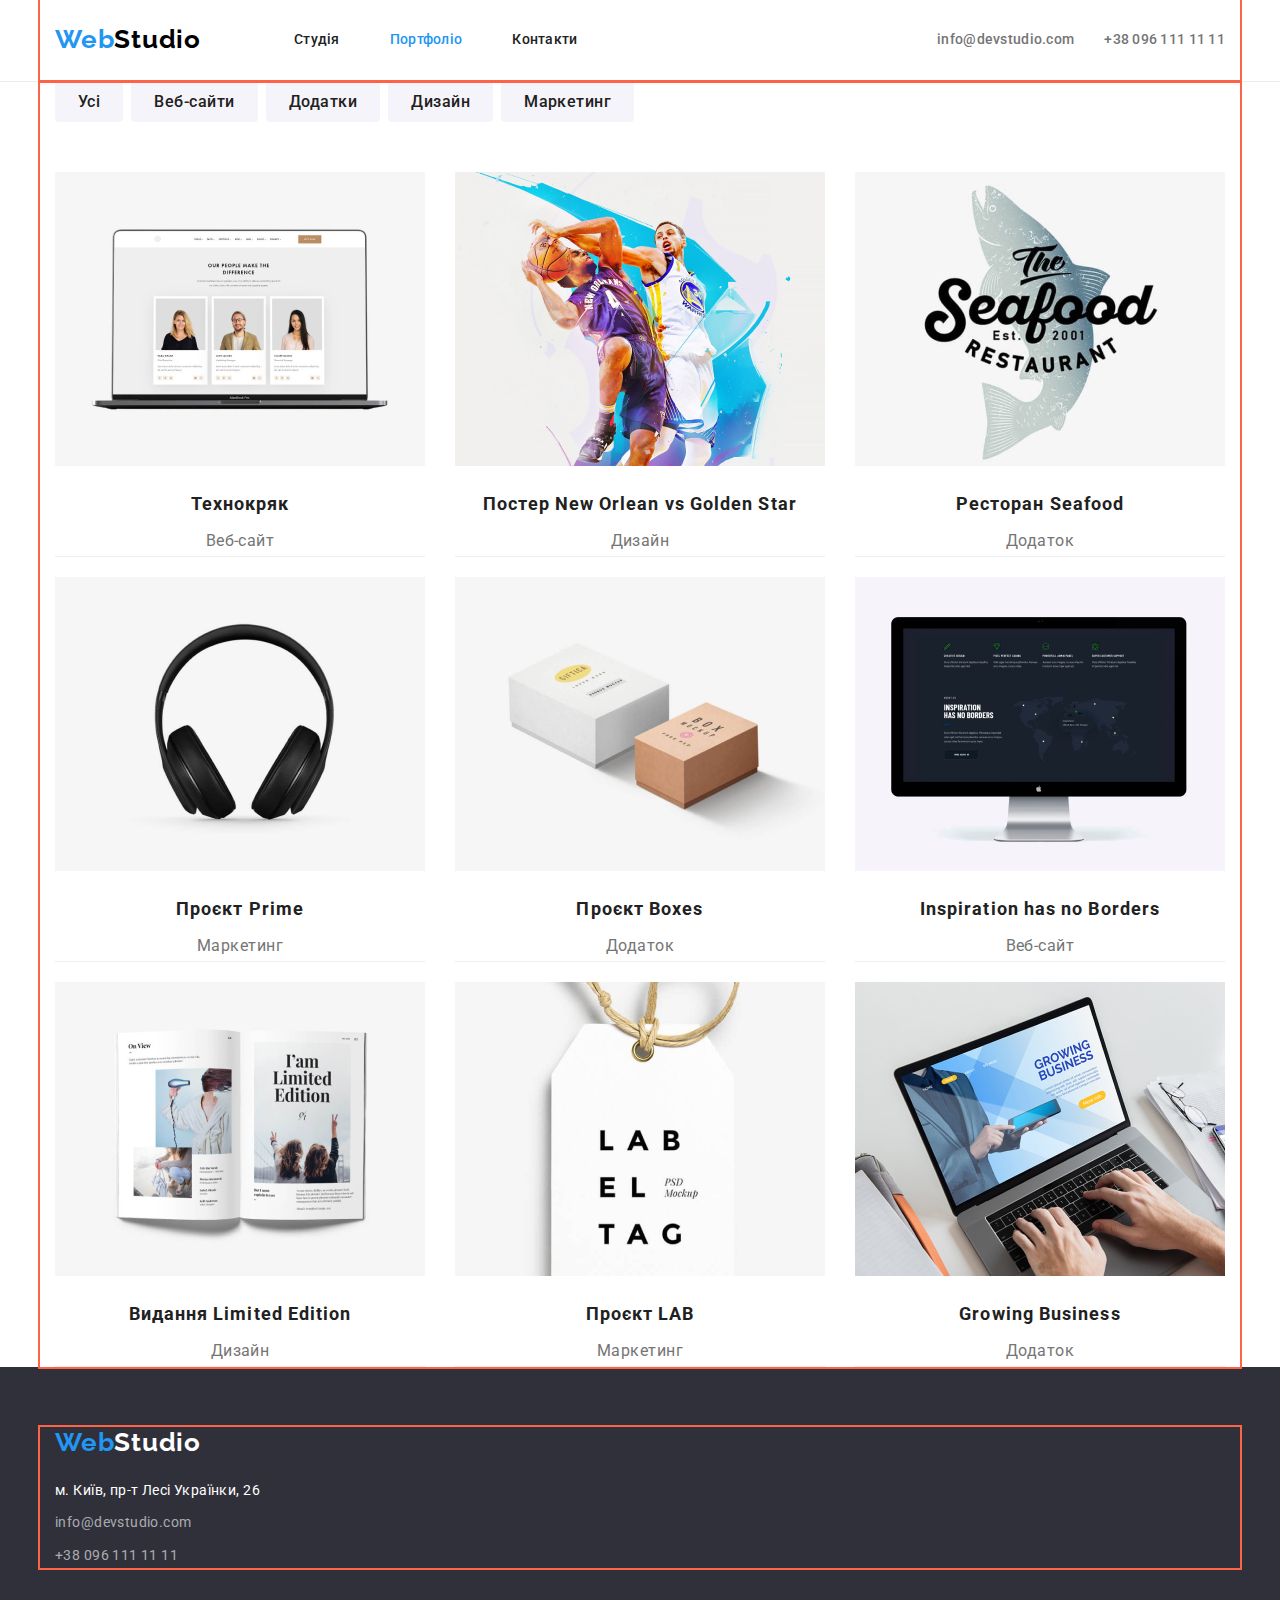
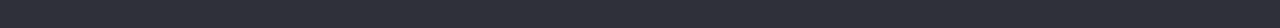
==== commit e2813dc0: "update header" ====
--- a/portfolio.html
+++ b/portfolio.html
@@ -21,7 +21,7 @@
     <!-- header -->
     <header class="header">
       <div class="main-nav container">
-        <a href="./index.html" class="link">
+        <a href="./index.html" class="logo link">
           <span class="logo-web" lang="en">Web</span><span class="logo-studio" lang="en">Studio</span>
         </a>
         <nav>
--- a/css/styles.css
+++ b/css/styles.css
@@ -39,7 +39,7 @@
   margin: 0 auto;
   padding-left: 15px;
   padding-right: 15px;
-  /* outline: 2px solid tomato; */
+  outline: 2px solid tomato;
 }
 .section {
   /* padding-top: 94px; */
@@ -71,9 +71,16 @@
   color: var(--accent-color);
 }
 /* header logo */
+.logo {
+  display: block;
+  margin-right: 93px;
+  padding-top: 24px;
+  padding-bottom: 25px;
+
+}
 .logo-web {
-  margin-top: 24px;
-  margin-bottom: 25px;
+  /* margin-top: 24px;
+  margin-bottom: 25px; */
   font-family: 'Raleway';
   font-weight: 700;
   font-size: 26px;
@@ -82,9 +89,9 @@
   color: var(--accent-color);
 }
 .logo-studio {
-  margin-top: 24px;
-  margin-bottom: 25px;
-  margin-right: 93px;
+  /* margin-top: 24px;
+  margin-bottom: 25px; */
+  /* margin-right: 93px; */
   font-family: 'Raleway';
   font-weight: 700;
   font-size: 26px;
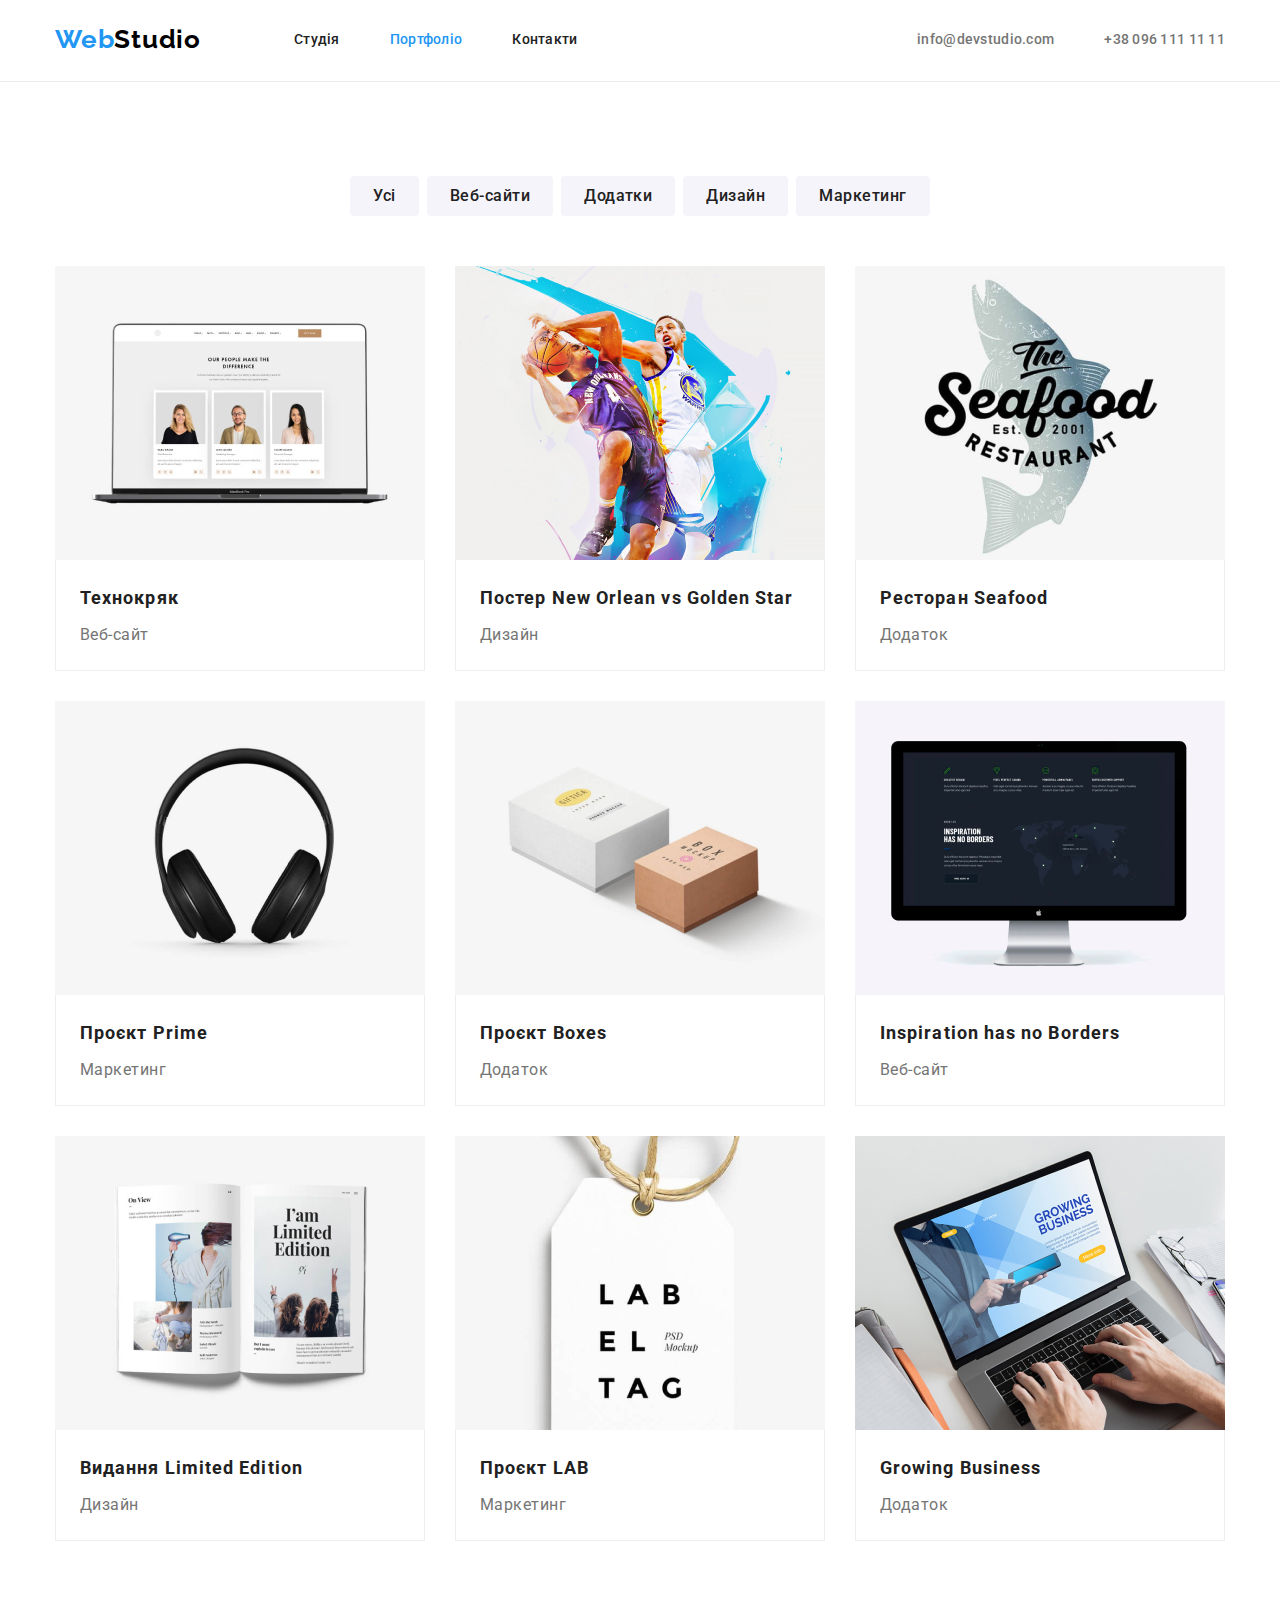
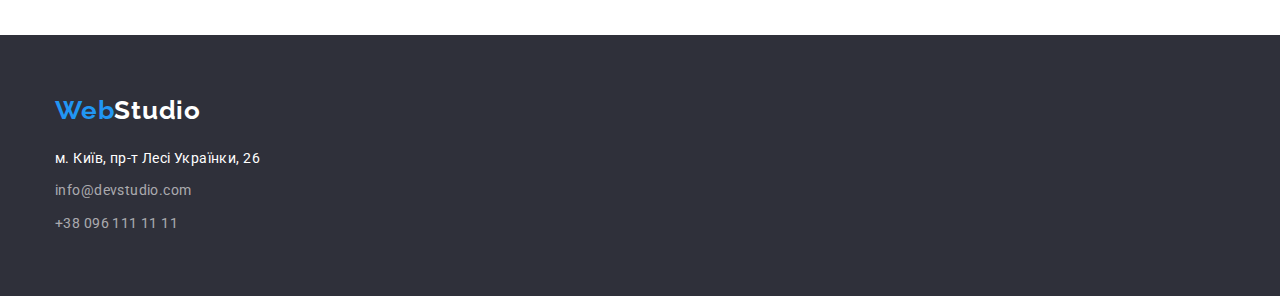
==== commit 4531f76a: "add div portofolio" ====
--- a/portfolio.html
+++ b/portfolio.html
@@ -71,64 +71,82 @@
             <li class="portfolio-item">
               <a href="" class="portfolio-link">
                 <img src="./images/img_1.jpg" alt="Стартова сторінка вебсайту" width="370" />
-                <h3 class="portfolio-title">Технокряк</h3>
-                <p class="portfolio-text">Веб-сайт</p>
+                <div class="portfolio-dscr">
+                  <h3 class="portfolio-title">Технокряк</h3>
+                  <p class="portfolio-text">Веб-сайт</p>
+                </div>
               </a>
             </li>
             <li class="portfolio-item">
               <a href="" class="portfolio-link">
                 <img src="./images/img_2.jpg" alt="Постер" width="370" />
-                <h3 class="portfolio-title">Постер New Orlean vs Golden Star</h3>
-                <p class="portfolio-text">Дизайн</p>
+                <div class="portfolio-dscr">
+                  <h3 class="portfolio-title">Постер New Orlean vs Golden Star</h3>
+                  <p class="portfolio-text">Дизайн</p>
+                </div>
               </a>
             </li>
             <li class="portfolio-item">
               <a href="" class="portfolio-link">
                 <img src="./images/img_3.jpg" alt="Логотип ресторану" width="370" />
-                <h3 class="portfolio-title">Ресторан Seafood</h3>
-                <p class="portfolio-text">Додаток</p>
+                <div class="portfolio-dscr">
+                  <h3 class="portfolio-title">Ресторан Seafood</h3>
+                  <p class="portfolio-text">Додаток</p>
+                </div>
               </a>
             </li>
             <li class="portfolio-item">
               <a href="" class="portfolio-link">
                 <img src="./images/img_4.jpg" alt="Навушники" width="370" />
-                <h3 class="portfolio-title">Проєкт Prime</h3>
-                <p class="portfolio-text">Маркетинг</p>
+                <div class="portfolio-dscr">
+                  <h3 class="portfolio-title">Проєкт Prime</h3>
+                  <p class="portfolio-text">Маркетинг</p>
+                </div>
               </a>
             </li>
             <li class="portfolio-item">
               <a href="" class="portfolio-link">
                 <img src="./images/img_5.jpg" alt="Зображення коробочок " width="370" />
-                <h3 class="portfolio-title">Проєкт Boxes</h3>
-                <p class="portfolio-text">Додаток</p>
+                <div class="portfolio-dscr">
+                  <h3 class="portfolio-title">Проєкт Boxes</h3>
+                  <p class="portfolio-text">Додаток</p>
+                </div>
               </a>
             </li>
             <li class="portfolio-item">
               <a href="" class="portfolio-link">
                 <img src="./images/img_6.jpg" alt="Стартова сторінка вебсайту" width="370" />
-                <h3 class="portfolio-title">Inspiration has no Borders</h3>
-                <p class="portfolio-text">Веб-сайт</p>
+                <div class="portfolio-dscr">
+                  <h3 class="portfolio-title">Inspiration has no Borders</h3>
+                  <p class="portfolio-text">Веб-сайт</p>
+                </div>
               </a>
             </li>
             <li class="portfolio-item">
               <a href="" class="portfolio-link">
                 <img src="./images/img_7.jpg" alt="Зображення книги" width="370" />
-                <h3 class="portfolio-title">Видання Limited Edition</h3>
-                <p class="portfolio-text">Дизайн</p>
+                <div class="portfolio-dscr">
+                  <h3 class="portfolio-title">Видання Limited Edition</h3>
+                  <p class="portfolio-text">Дизайн</p>
+                </div>
               </a>
             </li>
             <li class="portfolio-item">
               <a href="" class="portfolio-link">
                 <img src="./images/img_8.jpg" alt="Зображення етикетки" width="370" />
-                <h3 class="portfolio-title">Проєкт LAB</h3>
-                <p class="portfolio-text">Маркетинг</p>
+                <div class="portfolio-dscr">
+                  <h3 class="portfolio-title">Проєкт LAB</h3>
+                  <p class="portfolio-text">Маркетинг</p>
+                </div>
               </a>
             </li>
             <li class="portfolio-item">
               <a href="" class="portfolio-link">
                 <img src="./images/img_9.jpg" alt="Зображення ноутбуку" width="370" />
-                <h3 class="portfolio-title">Growing Business</h3>
-                <p class="portfolio-text">Додаток</p>
+                <div class="portfolio-dscr">
+                  <h3 class="portfolio-title">Growing Business</h3>
+                  <p class="portfolio-text">Додаток</p>
+                </div>
               </a>
             </li>
           </ul>
--- a/css/styles.css
+++ b/css/styles.css
@@ -6,6 +6,7 @@
   --third-bg-color: #2f303a;
   --accent-color: #2196f3;
   --border-color: #ececec;
+  --border-second-color:#eeeeee;
   --primary-white-color: #ffffff;
   --secondary-white-color: rgba(255, 255, 255, 0.6);
 }
@@ -39,12 +40,6 @@
   margin: 0 auto;
   padding-left: 15px;
   padding-right: 15px;
-  outline: 2px solid tomato;
-}
-.section {
-  /* padding-top: 94px; */
-  /* padding-bottom: 94px; */
-  outline:2px solid blue;
 }
 img {
   display: block;
@@ -79,8 +74,6 @@
 
 }
 .logo-web {
-  /* margin-top: 24px;
-  margin-bottom: 25px; */
   font-family: 'Raleway';
   font-weight: 700;
   font-size: 26px;
@@ -89,9 +82,6 @@
   color: var(--accent-color);
 }
 .logo-studio {
-  /* margin-top: 24px;
-  margin-bottom: 25px; */
-  /* margin-right: 93px; */
   font-family: 'Raleway';
   font-weight: 700;
   font-size: 26px;
@@ -129,7 +119,7 @@
   margin-left: auto;
 }
 .auth-nav-item:not(:last-child) {
-  margin-right: 30px;
+  margin-right: 50px;
 }
 .auth-nav .link {
   display: block;
@@ -247,7 +237,6 @@
 .examples-item {
   width: calc((100% - 60px) / 3);
 }
-
 .examples-item:not(:last-child) {
   margin-right: 30px;
 }
@@ -287,7 +276,7 @@
 }
 .team-text {
   margin-top: 0;
-  margin-bottom: 90px;
+  margin-bottom: 30px;
   font-size: 16px;
   line-height: 1.19;
   text-align: center;
@@ -332,28 +321,29 @@
 .footer .link:focus {
   color: var(--accent-color);
 }
-.footer-item:not(:first-child) {
-  margin-top: 9px;
+.footer-item:not(:last-child) {
+  margin-bottom: 9px;
 }
 .footer .contacts {
   color: var(--secondary-white-color);
 }
 /* portfolio */
 .portfolio {
-  padding: 94px o;
-  text-align: center;
+  padding-top: 94px;
+  padding-bottom: 94px;
 }
 .portfolio .list {
   list-style: none;
 }
 .portfolio-btn-list {
-  display: flex;
-  margin-left: auto;
-  margin-right: auto;
+  margin-bottom: 50px;
+  display: flex;
+  justify-content: center;
+  /* margin-left: auto;
+  margin-right: auto; */
 }
 /* button on portfolio */
-.button {
-  margin-bottom: 50px;
+.button {;
   padding: 6px 22px;
   display: inline-block;
   border: 1px solid transparent;
@@ -375,13 +365,14 @@
 .button:focus {
   background-color: var(--accent-color);
   color: var(--primary-white-color);
+  box-shadow: 0px 3px 1px rgba(0, 0, 0, 0.1), 0px 1px 2px rgba(0, 0, 0, 0.08), 0px 2px 2px rgba(0, 0, 0, 0.12);
 }
 /* list of projects */
 .portfolio-link {
   text-decoration: none;
 }
 .portfolio-title {
-  margin-top: 20px;
+  margin-bottom: 4px;
   font-weight: 700;
   font-size: 18px;
   line-height: 2;
@@ -393,20 +384,23 @@
   flex-wrap: wrap;
 }
 .portfolio-item {
+  margin-right: 30px;
+  margin-bottom: 30px;
   width: calc((100% - 60px) / 3);
-  border-bottom: 1px solid #eeeeee;
-}
-.portfolio-item:not(:last-child) {
-  margin-right: 30px;
-}
-.portfolio-item:nth-child(3n + 3) {
+}
+.portfolio-item:nth-child(3n) {
   margin-right: 0;
 }
-.portfolio-item:nth-child(n + 4) {
-  margin-top: 20px;
+.portfolio-item:nth-last-child(-n + 3) {
+  margin-bottom: 0px;
+}
+.portfolio-dscr {
+  padding: 20px 24px;
+  border-left: 1px solid var(--border-second-color);
+  border-right: 1px solid var(--border-second-color);
+  border-bottom: 1px solid var(--border-second-color);
 }
 .portfolio-text {
-  margin-top: 4px;
   font-size: 16px;
   line-height: 1.88;
   letter-spacing: 0.03em;
